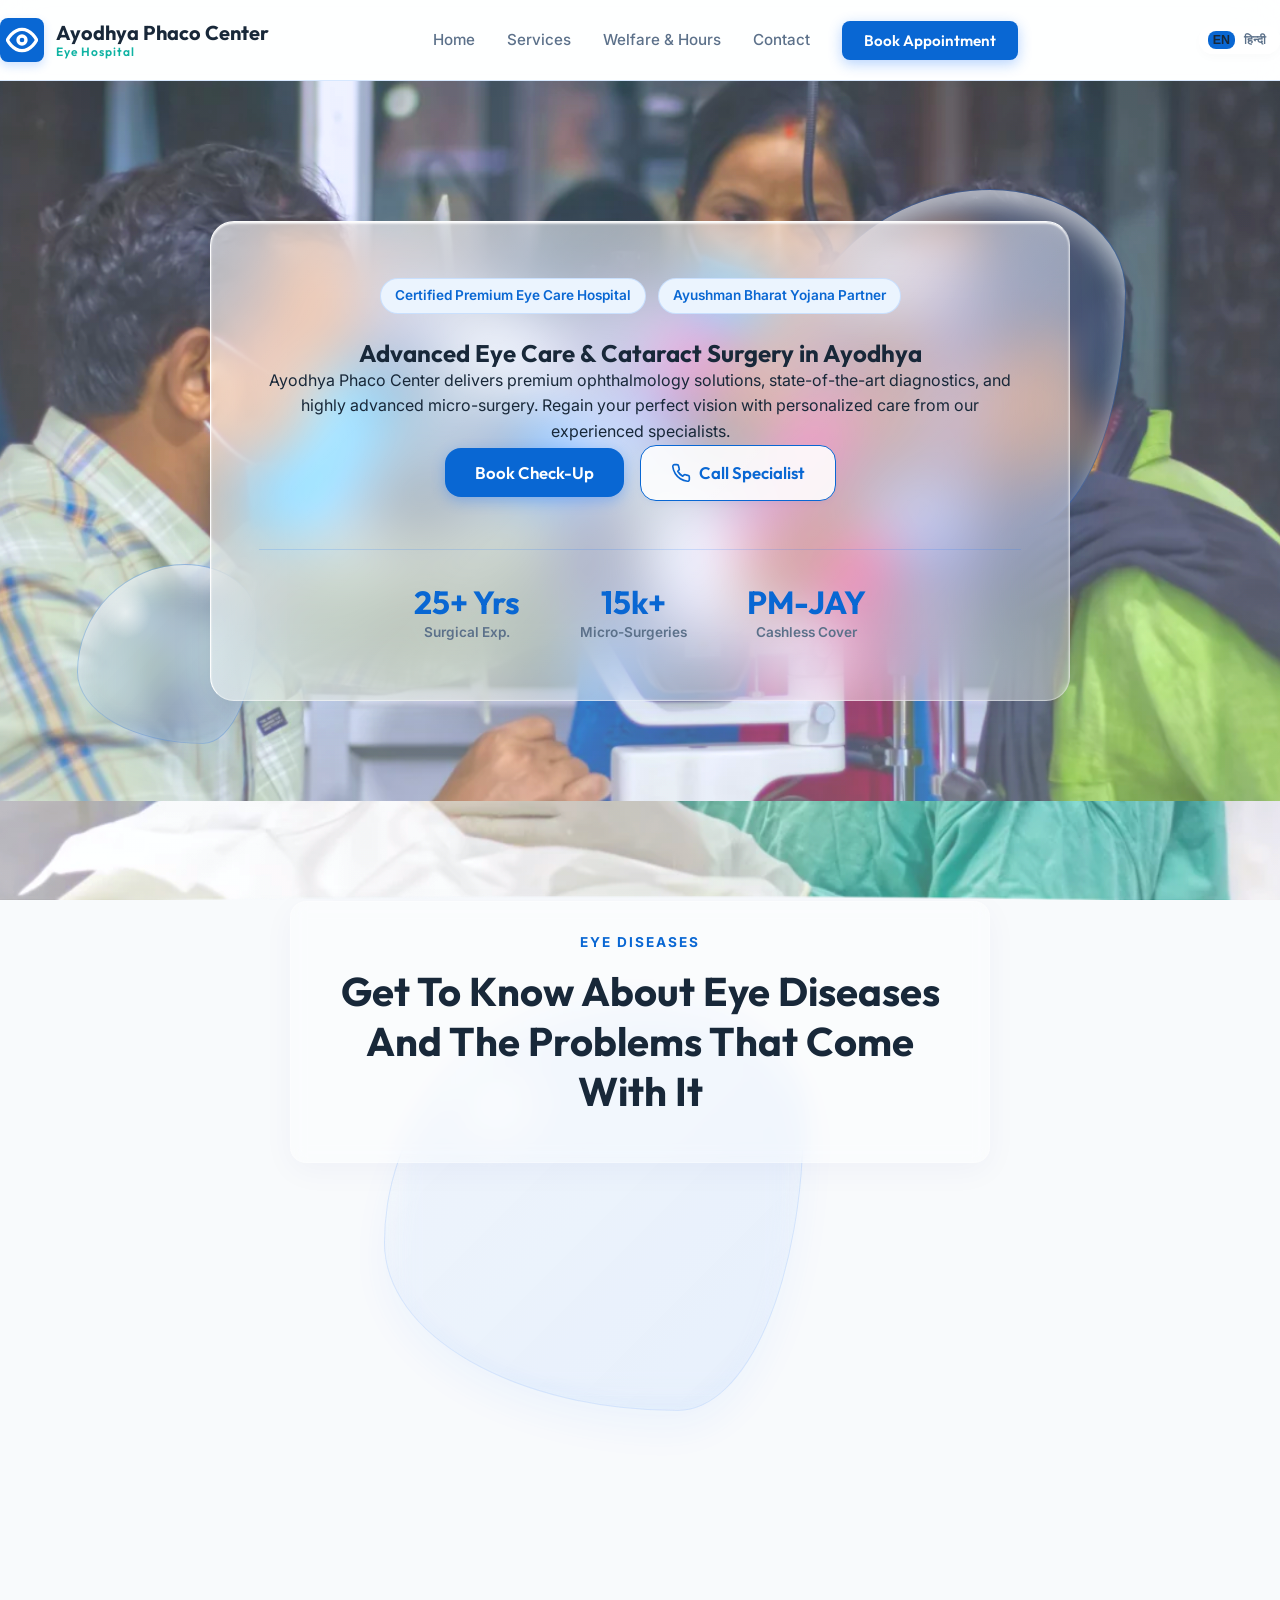
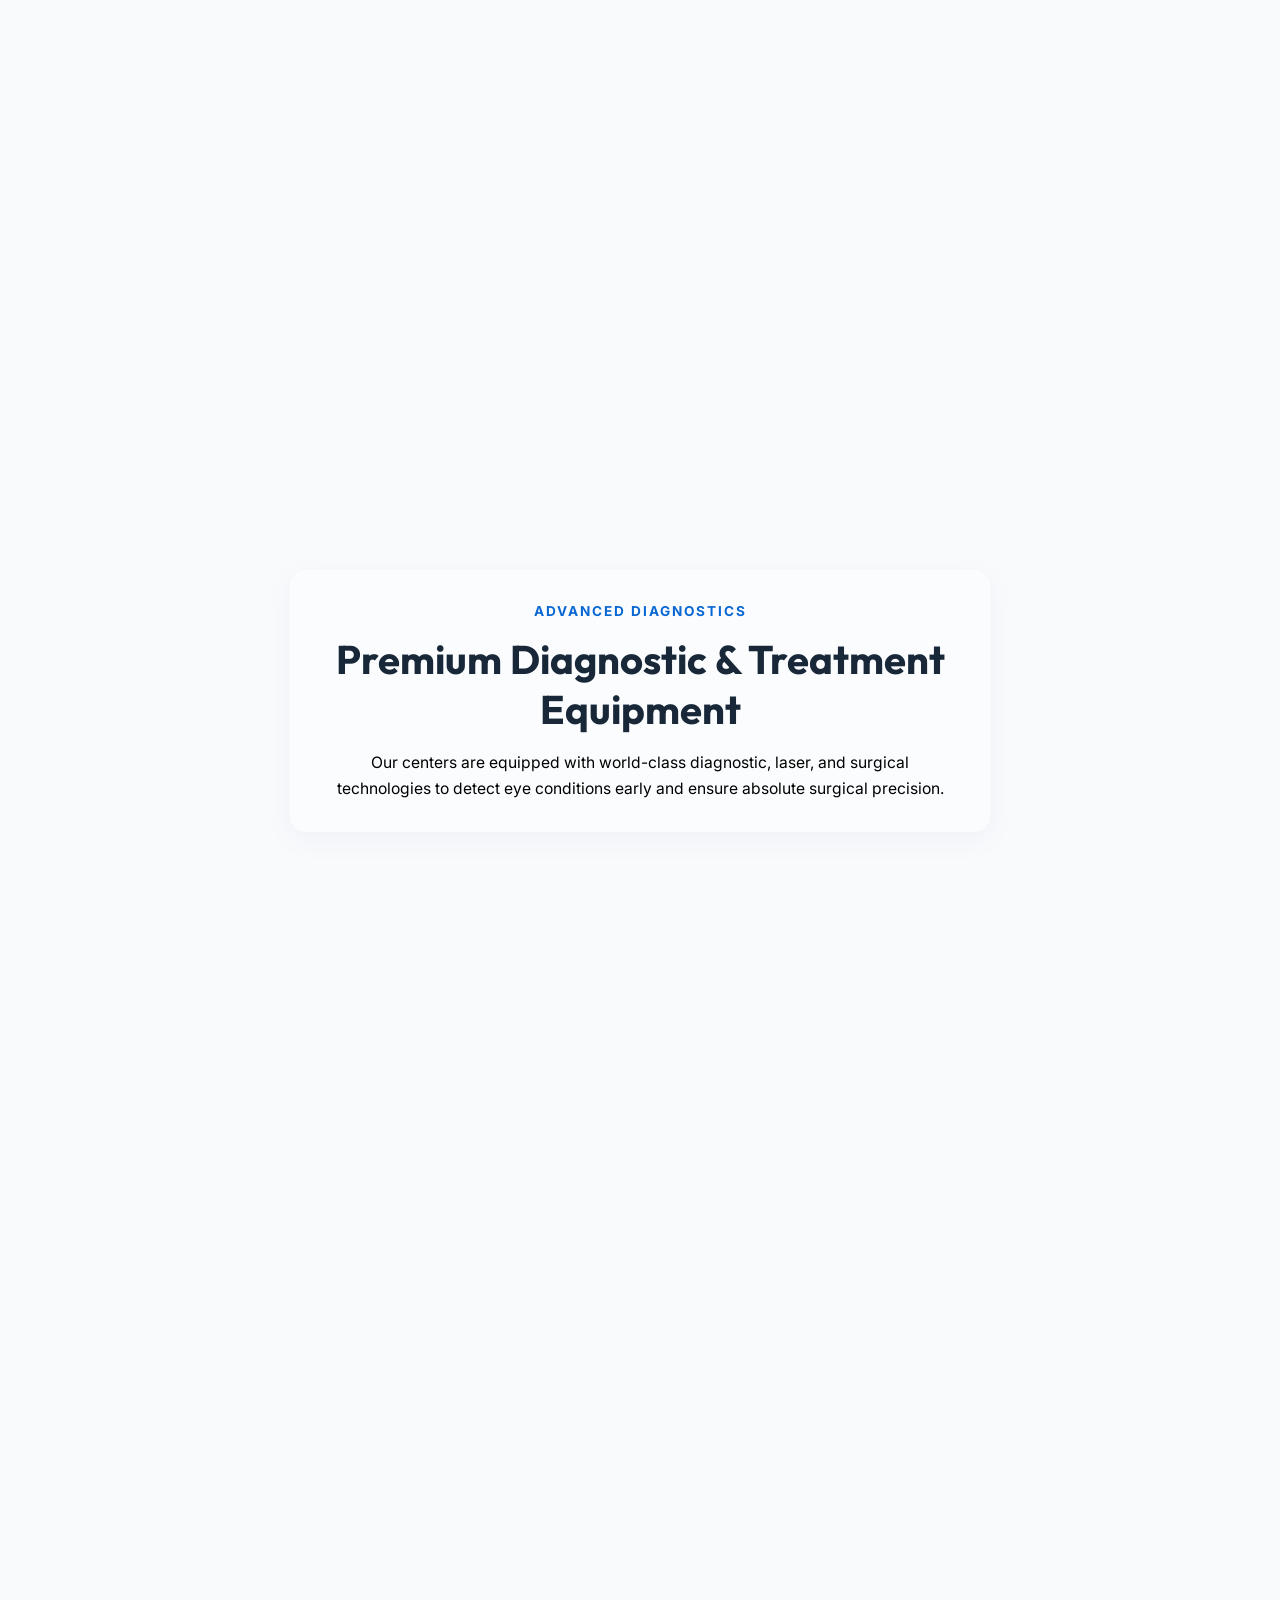
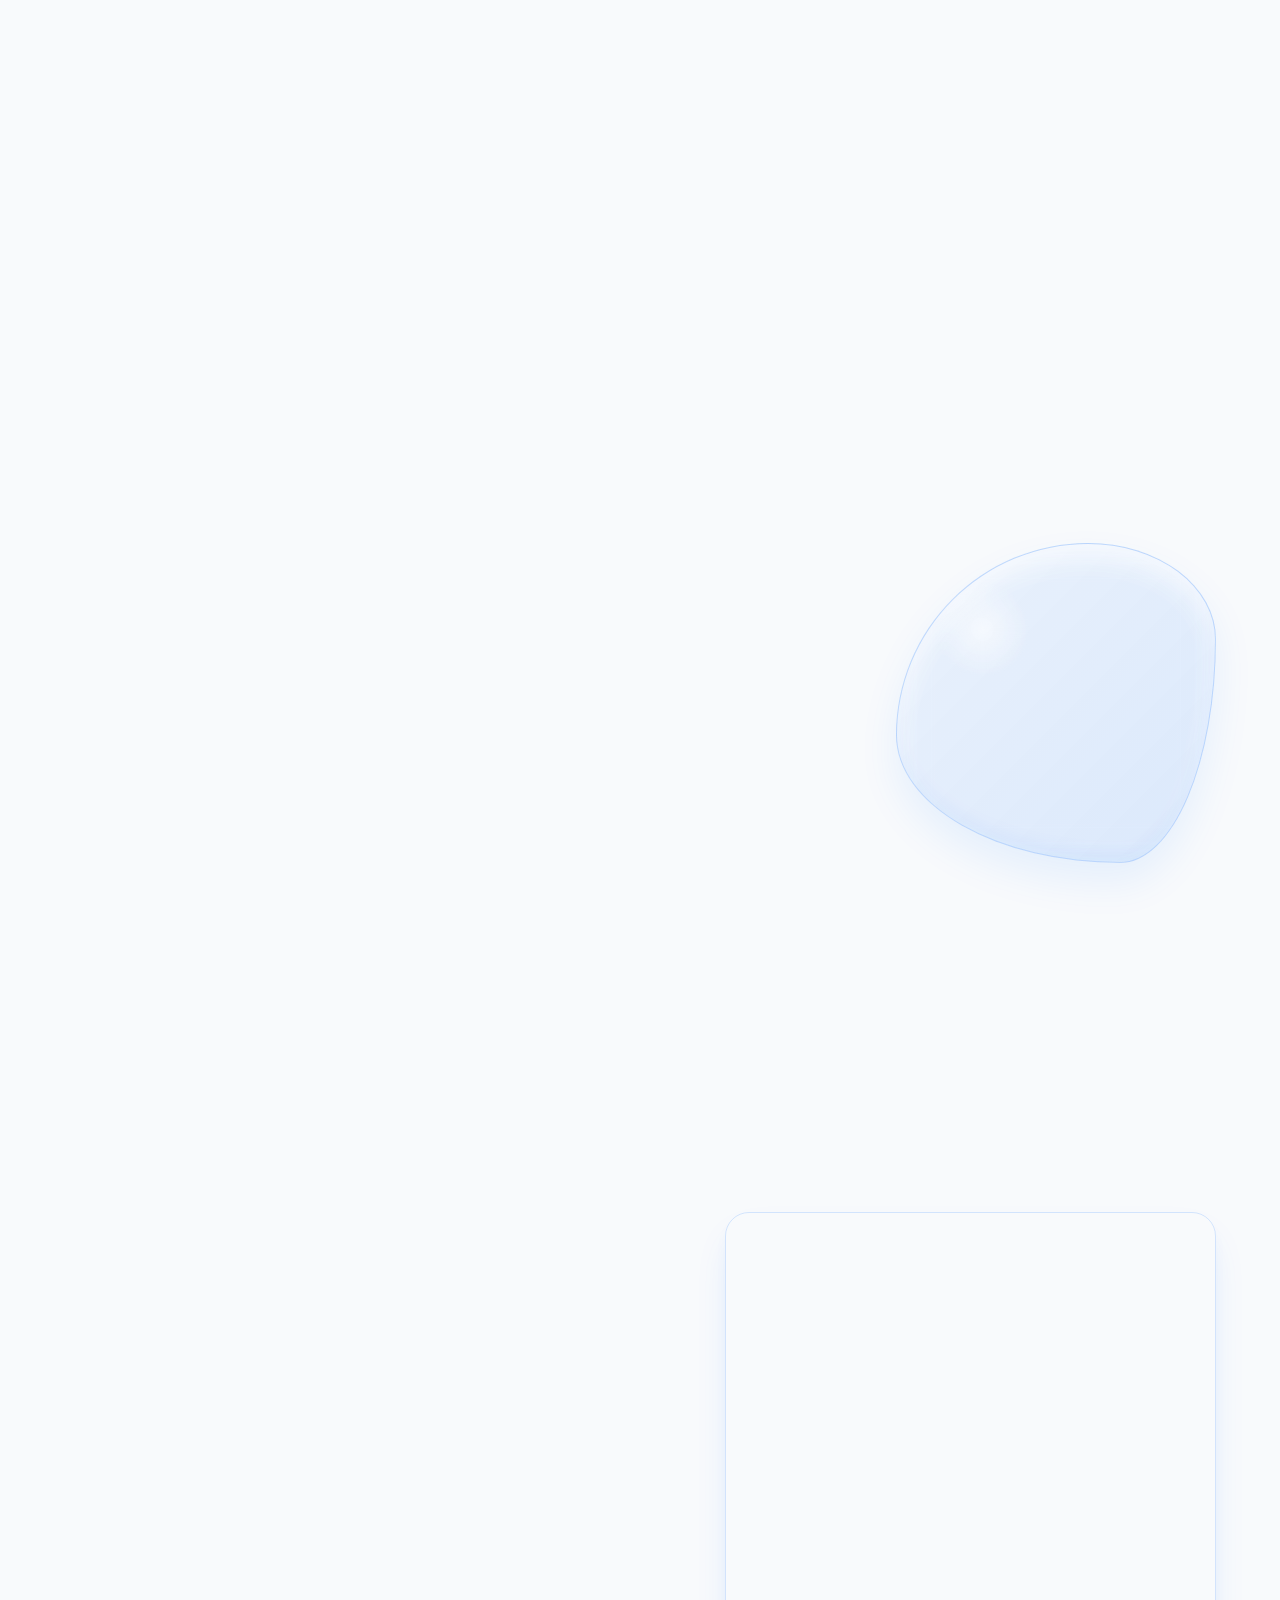
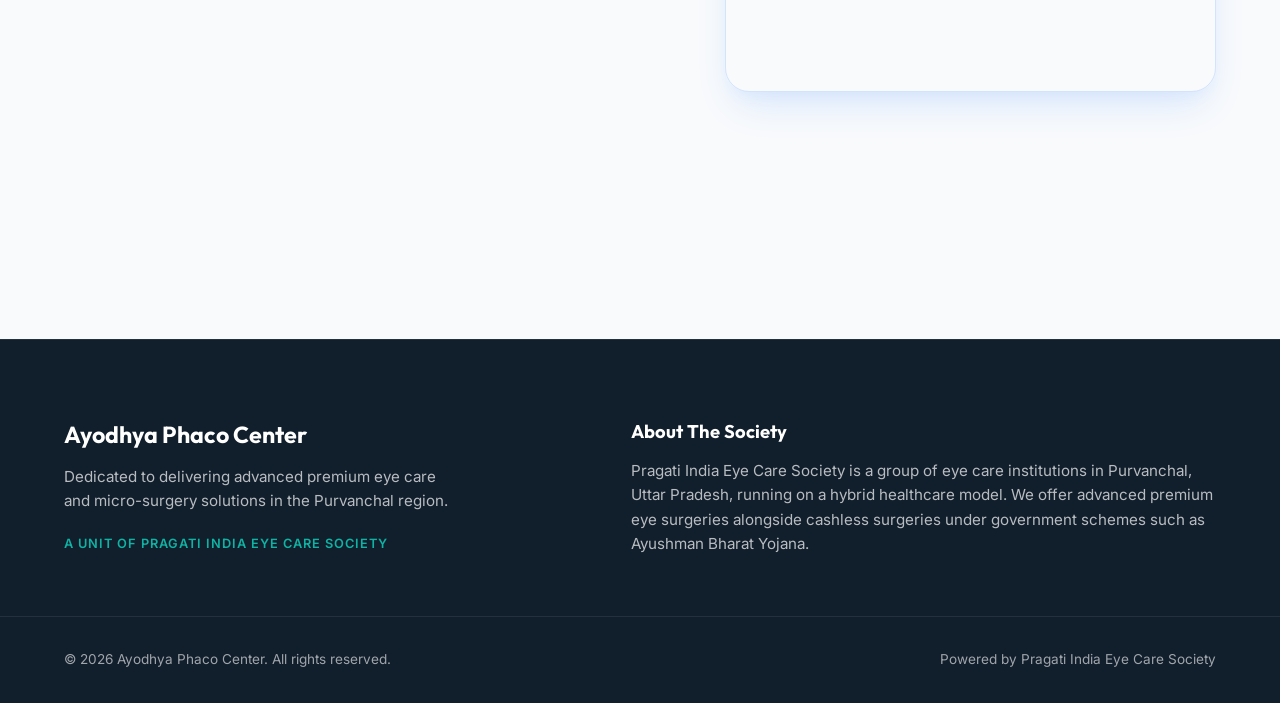
==== index.html @ 0ba03372 "Initial commit of safe version for GitHub" ====
<!DOCTYPE html>
<html lang="en">
<head>
    <meta charset="UTF-8">
    <meta name="viewport" content="width=device-width, initial-scale=1.0">
    <!-- Mobile Device Detection & Redirect -->
    <script>
      (function() {
        var ua = navigator.userAgent || navigator.vendor || window.opera;
        if (/Android|webOS|iPhone|iPad|iPod|BlackBerry|IEMobile|Opera Mini|Mobile|mobile|CriOS/i.test(ua)) {
          window.location.replace('mobile.html');
        }
      })();
    </script>
    

    <!-- Chrome, Firefox OS, Opera & Safari Mobile (Adaptive Light/Dark theme) -->
    <meta name="theme-color" content="#ffffff" media="(prefers-color-scheme: light)">
    <meta name="theme-color" content="#0a182e" media="(prefers-color-scheme: dark)">
    <!-- iOS Safari web-app overrides -->
    <meta name="apple-mobile-web-app-capable" content="yes">
    <meta name="apple-mobile-web-app-status-bar-style" content="black-translucent">
    
    <meta name="description" content="Certified Premium Eye Care & Cataract Surgery in Ayodhya. Free surgeries available under Ayushman Bharat Yojana for eligible patients.">
    <title>Ayodhya Phaco Center – Premium Eye Care & Surgery in Ayodhya</title>
    
    <!-- JSON-LD Structured Data for Search Engines & AI Crawlers -->
    <script type="application/ld+json">
    {
      "@context": "https://schema.org",
      "@type": "MedicalBusiness",
      "name": "Ayodhya Phaco Center",
      "alternateName": "Pragati India Eye Care Society",
      "description": "Premium cataract surgeries, advanced eye diagnostics, and laser treatment services under private care and PM-JAY Ayushman Bharat Yojana cover.",
      "url": "http://ayodhyaphacocenter.org",
      "telephone": "+919415140719",
      "address": {
        "@type": "PostalAddress",
        "streetAddress": "Sabzi Mandi Road Near Asharfi Bhawan",
        "addressLocality": "Ayodhya",
        "addressRegion": "Uttar Pradesh",
        "postalCode": "224123",
        "addressCountry": "IN"
      },
      "openingHoursSpecification": {
        "@type": "OpeningHoursSpecification",
        "dayOfWeek": [
          "Monday",
          "Tuesday",
          "Wednesday",
          "Thursday",
          "Friday",
          "Saturday"
        ],
        "opens": "09:00",
        "closes": "18:00"
      },
      "contactPoint": [
        {
          "@type": "ContactPoint",
          "telephone": "+919415140719",
          "contactType": "Senior Administrator",
          "areaServed": "IN",
          "availableLanguage": ["English", "Hindi"]
        },
        {
          "@type": "ContactPoint",
          "telephone": "+919336466677",
          "contactType": "Primary Inquiry Desk",
          "areaServed": "IN",
          "availableLanguage": ["English", "Hindi"]
        }
      ]
    }
    </script>
    
    <!-- Google Fonts -->
    <link rel="preconnect" href="https://fonts.googleapis.com">
    <link rel="preconnect" href="https://fonts.gstatic.com" crossorigin>
    <link href="https://fonts.googleapis.com/css2?family=Inter:wght@300;400;500;600;700&family=Outfit:wght@400;500;600;700;800&display=swap" rel="stylesheet">
    
    <link rel="preload" href="styles.css?v=20260708" as="style" onload="this.onload=null;this.rel='stylesheet'">
    <noscript><link rel="stylesheet" href="styles.css?v=20260708"></noscript>
</head>
<body>

    <!-- Header Navigation -->
    <header class="main-header">
        <div class="header-container">
            <a href="#" class="logo">
                <div class="logo-icon">
                    <svg viewBox="0 0 24 24" width="32" height="32" fill="none" stroke="currentColor" stroke-width="2.5" stroke-linecap="round" stroke-linejoin="round">
                        <path d="M1 12s4-8 11-8 11 8 11 8-4 8-11 8-11-8-11-8z"></path>
                        <circle cx="12" cy="12" r="3"></circle>
                    </svg>
                </div>
                <div class="logo-text">
                    <span class="brand-title">Ayodhya Phaco Center</span>
                    <span class="brand-tagline" data-translate="brand-tagline">Eye Hospital</span>
                </div>
            </a>
            
            <nav class="nav-links">
                <a href="#hero" data-translate="nav-home">Home</a>
                <a href="#services" data-translate="nav-services">Services</a>
                <a href="#why-us" data-translate="nav-welfare">Welfare & Hours</a>
                <a href="#contact" data-translate="nav-contact">Contact</a>
                <button class="btn btn-primary btn-book-trigger" data-translate="btn-book">Book Appointment</button>
            </nav>

            <div class="lang-switch-wrapper">
                <button class="lang-switch-btn active" id="btnLangEn">EN</button>
                <span class="lang-switch-divider">|</span>
                <button class="lang-switch-btn" id="btnLangHi">हिन्दी</button>
            </div>

            <button class="mobile-nav-toggle" aria-label="Toggle Navigation">
                <span class="bar"></span>
                <span class="bar"></span>
                <span class="bar"></span>
            </button>
        </div>
    </header>

    <!-- Hero Section -->
    <section id="hero" class="hero-section">
        <div class="glass-blob glass-blob-1"></div>
        <div class="glass-blob glass-blob-2"></div>
        <div class="section-container hero-centered">
            <div class="hero-glass-card liquid-glass">
                <div class="hero-badges">
                    <span class="badge" data-translate="hero-badge-1">Certified Premium Eye Care Hospital</span>
                    <span class="badge" data-translate="hero-badge-2">Ayushman Bharat Yojana Partner</span>
                </div>
                <h1 data-translate="hero-title">Advanced Eye Care & Cataract Surgery in Ayodhya</h1>
                <p data-translate="hero-description">Ayodhya Phaco Center delivers premium ophthalmology solutions, state-of-the-art diagnostics, and highly advanced micro-surgery. Regain your perfect vision with personalized care from our experienced specialists.</p>
                
                <div class="hero-actions">
                    <button class="btn btn-primary btn-lg btn-book-trigger" data-translate="btn-book-checkup">Book Check-Up</button>
                    <a href="tel:+919336466677" class="btn btn-secondary btn-lg">
                        <svg viewBox="0 0 24 24" width="20" height="20" fill="none" stroke="currentColor" stroke-width="2" stroke-linecap="round" stroke-linejoin="round">
                            <path d="M22 16.92v3a2 2 0 0 1-2.18 2 19.79 19.79 0 0 1-8.63-3.07 19.5 19.5 0 0 1-6-6 19.79 19.79 0 0 1-3.07-8.67A2 2 0 0 1 4.11 2h3a2 2 0 0 1 2 1.72 12.84 12.84 0 0 0 .7 2.81 2 2 0 0 1-.45 2.11L8.09 9.91a16 16 0 0 0 6 6l1.27-1.27a2 2 0 0 1 2.11-.45 12.84 12.84 0 0 0 2.81.7A2 2 0 0 1 22 16.92z"></path>
                        </svg>
                        <span data-translate="btn-call">Call Specialist</span>
                    </a>
                </div>

                <div class="hero-stats">
                    <div class="stat-item">
                        <h3 data-translate="stat-val-1">25+ Yrs</h3>
                        <p data-translate="stat-lbl-1">Surgical Exp.</p>
                    </div>
                    <div class="stat-item">
                        <h3 data-translate="stat-val-2">15k+</h3>
                        <p data-translate="stat-lbl-2">Micro-Surgeries</p>
                    </div>
                    <div class="stat-item">
                        <h3 data-translate="stat-val-3">PM-JAY</h3>
                        <p data-translate="stat-lbl-3">Cashless Cover</p>
                    </div>
                </div>
            </div>
        </div>
    </section>

    <!-- Services Section -->
    <section id="services" class="services-section">
        <div class="glass-blob glass-blob-3"></div>
        <div class="section-container">
            <div class="section-header">
                <span class="sub-title" data-translate="srv-subtitle">Eye Diseases</span>
                <h2 data-translate="srv-title">Get To Know About Eye Diseases And The Problems That Come With It</h2>
            </div>

            <div class="services-grid">
                <!-- Cataract Card -->
                <div class="service-card liquid-glass">
                    <div class="service-icon">
                        <svg viewBox="0 0 24 24" width="32" height="32" fill="none" stroke="currentColor" stroke-width="2">
                            <circle cx="12" cy="12" r="10"></circle>
                            <circle cx="12" cy="12" r="3" fill="currentColor" fill-opacity="0.3"></circle>
                            <path d="M12 2a15.3 15.3 0 0 1 4 10 15.3 15.3 0 0 1-4 10 15.3 15.3 0 0 1-4-10 15.3 15.3 0 0 1 4-10z"></path>
                        </svg>
                    </div>
                    <h3 data-translate="srv-card-1-title">Cataract</h3>
                    <p data-translate="srv-card-1-desc">A cataract is clouding or opacity of the lens inside the eye. It causes gradual blurring of vision and finally blindness.</p>
                    <button class="btn-text btn-book-trigger"><span data-translate="btn-know-more">KNOW MORE</span> &rarr;</button>
                </div>

                <!-- Glaucoma Card -->
                <div class="service-card liquid-glass">
                    <div class="service-icon">
                        <svg viewBox="0 0 24 24" width="32" height="32" fill="none" stroke="currentColor" stroke-width="2">
                            <path d="M12 22c5.523 0 10-4.477 10-10S17.523 2 12 2 2 6.477 2 12s4.477 10 10 10z"></path>
                            <path d="M12 6v6l4 2"></path>
                        </svg>
                    </div>
                    <h3 data-translate="srv-card-2-title">Glaucoma</h3>
                    <p data-translate="srv-card-2-desc">Glaucoma is a term given to a group of eye conditions in which the optic nerve is damaged leading to loss of visual field.</p>
                    <button class="btn-text btn-book-trigger"><span data-translate="btn-know-more">KNOW MORE</span> &rarr;</button>
                </div>

                <!-- Oculoplasty Card -->
                <div class="service-card liquid-glass">
                    <div class="service-icon">
                        <svg viewBox="0 0 24 24" width="32" height="32" fill="none" stroke="currentColor" stroke-width="2">
                            <path d="M16 21v-2a4 4 0 0 0-4-4H5a4 4 0 0 0-4 4v2"></path>
                            <circle cx="8.5" cy="7" r="4"></circle>
                            <polyline points="17 11 19 13 23 9"></polyline>
                        </svg>
                    </div>
                    <h3 data-translate="srv-card-3-title">Oculoplastic Surgery</h3>
                    <p data-translate="srv-card-3-desc">Oculoplastic surgery, includes a wide variety of surgical procedures that deal with the orbit (eye socket), eyelids, tear ducts, and the face.</p>
                    <button class="btn-text btn-book-trigger"><span data-translate="btn-know-more">KNOW MORE</span> &rarr;</button>
                </div>

                <!-- Squint Card -->
                <div class="service-card liquid-glass">
                    <div class="service-icon">
                        <svg viewBox="0 0 24 24" width="32" height="32" fill="none" stroke="currentColor" stroke-width="2">
                            <circle cx="12" cy="12" r="10"></circle>
                            <path d="M8 12h8"></path>
                            <path d="M12 8v8"></path>
                        </svg>
                    </div>
                    <h3 data-translate="srv-card-4-title">Squint</h3>
                    <p data-translate="srv-card-4-desc">Squint is a condition where the eyes point in different directions. One eye may turn inwards, outwards, upwards or downwards while the other eye may look differently.</p>
                    <button class="btn-text btn-book-trigger"><span data-translate="btn-know-more">KNOW MORE</span> &rarr;</button>
                </div>

                <!-- Diabetic Retinopathy Card -->
                <div class="service-card liquid-glass">
                    <div class="service-icon">
                        <svg viewBox="0 0 24 24" width="32" height="32" fill="none" stroke="currentColor" stroke-width="2">
                            <path d="M12 2v20M17 5H9.5a3.5 3.5 0 0 0 0 7h5a3.5 3.5 0 0 1 0 7H6"></path>
                        </svg>
                    </div>
                    <h3 data-translate="srv-card-5-title">Diabetic Retinopathy</h3>
                    <p data-translate="srv-card-5-desc">Diabetic retinopathy is a complication of diabetes and causes damage to the retina (Microangiopathy).</p>
                    <button class="btn-text btn-book-trigger"><span data-translate="btn-know-more">KNOW MORE</span> &rarr;</button>
                </div>

                <!-- Refractive Error Card -->
                <div class="service-card liquid-glass">
                    <div class="service-icon">
                        <svg viewBox="0 0 24 24" width="32" height="32" fill="none" stroke="currentColor" stroke-width="2">
                            <rect x="2" y="7" width="20" height="10" rx="2" ry="2"></rect>
                            <circle cx="7" cy="12" r="3"></circle>
                            <circle cx="17" cy="12" r="3"></circle>
                            <path d="M10 12h4"></path>
                        </svg>
                    </div>
                    <h3 data-translate="srv-card-6-title">Optical Services</h3>
                    <p data-translate="srv-card-6-desc">Precision computerized vision testing to resolve near-sightedness, far-sightedness, astigmatism, and custom optical prescriptions.</p>
                    <button class="btn-text btn-book-trigger"><span data-translate="btn-know-more">KNOW MORE</span> &rarr;</button>
                </div>
            </div>
        </div>
    </section>

    <!-- Diagnostics & Advanced Technology Section -->
    <section id="diagnostics" class="services-section">
        <div class="section-container">
            <div class="section-header">
                <span class="sub-title" data-translate="tech-subtitle">Advanced Diagnostics</span>
                <h2 data-translate="tech-title">Premium Diagnostic & Treatment Equipment</h2>
                <p data-translate="tech-desc" style="max-width: 650px; margin: 12px auto 0; color: #000000; font-size: 0.98rem; line-height: 1.6;">Our centers are equipped with world-class diagnostic, laser, and surgical technologies to detect eye conditions early and ensure absolute surgical precision.</p>
            </div>

            <div class="services-grid">
                <!-- Fundus Camera Card -->
                <div class="service-card liquid-glass">
                    <div class="service-icon" style="color: var(--primary);">
                        <svg viewBox="0 0 24 24" width="32" height="32" fill="none" stroke="currentColor" stroke-width="2">
                            <path d="M23 19a2 2 0 0 1-2 2H3a2 2 0 0 1-2-2V8a2 2 0 0 1 2-2h4l2-3h6l2 3h4a2 2 0 0 1 2 2z"></path>
                            <circle cx="12" cy="13" r="4"></circle>
                        </svg>
                    </div>
                    <h3 data-translate="tech-fundus-title">Retinal Fundus Camera</h3>
                    <p data-translate="tech-fundus-desc">Painless high-resolution imaging of the retina at the back of the eye. Enables early detection of diabetic retinopathy and glaucoma.</p>
                </div>

                <!-- Auto Perimeter Card -->
                <div class="service-card liquid-glass">
                    <div class="service-icon" style="color: var(--primary);">
                        <svg viewBox="0 0 24 24" width="32" height="32" fill="none" stroke="currentColor" stroke-width="2">
                            <circle cx="12" cy="12" r="10"></circle>
                            <path d="M12 2v2M12 20v2M2 12h2M20 12h2M12 8a4 4 0 1 0 0 8 4 4 0 0 0 0-8z"></path>
                        </svg>
                    </div>
                    <h3 data-translate="tech-perimeter-title">Visual Field Auto Perimeter</h3>
                    <p data-translate="tech-perimeter-desc">Precise computerized visual field testing to map peripheral vision. Critical for early screening of glaucoma and optic nerve damage.</p>
                </div>

                <!-- Green Laser Card -->
                <div class="service-card liquid-glass">
                    <div class="service-icon" style="color: var(--primary);">
                        <svg viewBox="0 0 24 24" width="32" height="32" fill="none" stroke="currentColor" stroke-width="2">
                            <line x1="5" y1="9" x2="19" y2="9"></line>
                            <line x1="5" y1="15" x2="19" y2="15"></line>
                            <line x1="9" y1="5" x2="9" y2="19"></line>
                            <line x1="15" y1="5" x2="15" y2="19"></line>
                        </svg>
                    </div>
                    <h3 data-translate="tech-laser-title">Retinal Green Laser</h3>
                    <p data-translate="tech-laser-desc">Advanced, non-invasive photocoagulation laser treatment. Used to seal retinal tears and treat diabetic eye diseases.</p>
                </div>

                <!-- B-Scan Ultrasound Card -->
                <div class="service-card liquid-glass">
                    <div class="service-icon" style="color: var(--primary);">
                        <svg viewBox="0 0 24 24" width="32" height="32" fill="none" stroke="currentColor" stroke-width="2">
                            <path d="M2 12h20M12 2v20M5 5l14 14M19 5L5 19"></path>
                        </svg>
                    </div>
                    <h3 data-translate="tech-bscan-title">B-Scan Ophthalmic Ultrasound</h3>
                    <p data-translate="tech-bscan-desc">High-frequency sound wave imaging to visualize internal structures of the eye, vital when mature cataracts block direct visibility.</p>
                </div>

                <!-- Zeiss Microscope Card -->
                <div class="service-card liquid-glass">
                    <div class="service-icon" style="color: var(--primary);">
                        <svg viewBox="0 0 24 24" width="32" height="32" fill="none" stroke="currentColor" stroke-width="2">
                            <rect x="2" y="4" width="20" height="16" rx="2" ry="2"></rect>
                            <circle cx="12" cy="12" r="4"></circle>
                        </svg>
                    </div>
                    <h3 data-translate="tech-zeiss-title">Zeiss Surgical Microscope</h3>
                    <p data-translate="tech-zeiss-desc">World-class precision optics offering maximum visual clarity during high-accuracy micro-surgical cataract procedures.</p>
                </div>

                <!-- Non-Contact Tonometer Card -->
                <div class="service-card liquid-glass">
                    <div class="service-icon" style="color: var(--primary);">
                        <svg viewBox="0 0 24 24" width="32" height="32" fill="none" stroke="currentColor" stroke-width="2">
                            <circle cx="12" cy="12" r="10"></circle>
                            <path d="M12 8v8M8 12h8"></path>
                        </svg>
                    </div>
                    <h3 data-translate="tech-tonometer-title">Non-Contact Tonometer</h3>
                    <p data-translate="tech-tonometer-desc">Quick, pain-free air-puff technology to measure intraocular eye pressure for glaucoma screening without touching the eye.</p>
                </div>
            </div>
        </div>
    </section>


    <!-- Why Choose Us & Welfare Schemes Section -->
    <section id="why-us" class="why-us-section">
        <div class="glass-blob glass-blob-4"></div>
        <div class="section-container why-us-grid">
            <div class="why-us-card liquid-glass">
                <span class="sub-title" data-translate="welf-subtitle">Premium Services & Government Welfare</span>
                <h2 data-translate="welf-title">High-Precision Eye Care with Cashless Welfare Cover</h2>
                <p data-translate="welf-desc">We combine high-precision private diagnostic care and premium lens implant options with a commitment to public welfare. Eligible families receive cashless, completely free surgeries under government initiatives.</p>
                
                <div class="features-list">
                    <div class="feature-item">
                        <div class="feature-icon">
                            <svg viewBox="0 0 24 24" width="24" height="24" fill="none" stroke="currentColor" stroke-width="2.5">
                                <polyline points="20 6 9 17 4 12"></polyline>
                            </svg>
                        </div>
                        <div>
                            <h4 data-translate="welf-feat-1-title">Ayushman Bharat Cashless Cover</h4>
                            <p data-translate="welf-feat-1-desc">Comprehensive diagnostics, micro-surgical eye treatments, and follow-up care covered 100% free of cost for eligible PM-JAY cardholders.</p>
                        </div>
                    </div>

                    <div class="feature-item">
                        <div class="feature-icon">
                            <svg viewBox="0 0 24 24" width="24" height="24" fill="none" stroke="currentColor" stroke-width="2.5">
                                <polyline points="20 6 9 17 4 12"></polyline>
                            </svg>
                        </div>
                        <div>
                            <h4 data-translate="welf-feat-2-title">Advanced Premium Surgical Implants</h4>
                            <p data-translate="welf-feat-2-desc">Specialized premium lens implant options (Toric, Multifocal) and computer-assisted diagnostics for patients seeking ultimate post-op visual clarity.</p>
                        </div>
                    </div>

                    <div class="feature-item">
                        <div class="feature-icon">
                            <svg viewBox="0 0 24 24" width="24" height="24" fill="none" stroke="currentColor" stroke-width="2.5">
                                <polyline points="20 6 9 17 4 12"></polyline>
                            </svg>
                        </div>
                        <div>
                            <h4 data-translate="welf-feat-3-title">World Class Healthcare Standards</h4>
                            <p data-translate="welf-feat-3-desc">Sterile ophthalmic surgical theaters, premium diagnostics suite, and fully air-conditioned comfort.</p>
                        </div>
                    </div>
                </div>
            </div>

            <div class="working-hours-card liquid-glass">
                <h3 data-translate="hours-title">Our Working Hours</h3>
                <p class="hours-tagline" data-translate="hours-tagline">Providing uninterrupted emergency & regular consultations</p>
                
                <table class="hours-table">
                    <tr>
                        <td><strong data-translate="day-mon">Monday</strong></td>
                        <td class="text-right" data-translate="time-standard">9:00 AM - 6:00 PM</td>
                    </tr>
                    <tr>
                        <td><strong data-translate="day-tue">Tuesday</strong></td>
                        <td class="text-right" data-translate="time-standard">9:00 AM - 6:00 PM</td>
                    </tr>
                    <tr>
                        <td><strong data-translate="day-wed">Wednesday</strong></td>
                        <td class="text-right" data-translate="time-standard">9:00 AM - 6:00 PM</td>
                    </tr>
                    <tr>
                        <td><strong data-translate="day-thu">Thursday</strong></td>
                        <td class="text-right" data-translate="time-standard">9:00 AM - 6:00 PM</td>
                    </tr>
                    <tr>
                        <td><strong data-translate="day-fri">Friday</strong></td>
                        <td class="text-right" data-translate="time-standard">9:00 AM - 6:00 PM</td>
                    </tr>
                    <tr>
                        <td><strong data-translate="day-sat">Saturday</strong></td>
                        <td class="text-right" data-translate="time-standard">9:00 AM - 6:00 PM</td>
                    </tr>
                    <tr class="closed-row">
                        <td><strong data-translate="day-sun">Sunday</strong></td>
                        <td class="text-right" data-translate="time-sun">Closed (Emergency Only)</td>
                    </tr>
                </table>
                
                <div class="note-box">
                    <p data-translate="hours-note"><strong>Note:</strong> Closed on festive holidays. Please call ahead to confirm holiday schedules.</p>
                </div>
            </div>
        </div>
    </section>

    <!-- Call to Action & Map Section -->
    <section id="contact" class="contact-section">
        <div class="section-container">
            <div class="contact-grid">
                <div class="contact-info-card liquid-glass">
                    <h2 data-translate="contact-title">Reach Our Centers Directly</h2>
                    <p data-translate="contact-desc">If you have questions, need diagnostic reports, or want to make inquiries, feel free to call our hotlines or visit the center directly.</p>
                    
                    <div class="payment-warning-inline" data-translate="contact-warning">
                        <strong>⚠️ Notice / आवश्यक सूचना:</strong> We never ask for online payments. All transactions are handled physically at the hospital premises to authorized staff only. हम कभी भी ऑनलाइन भुगतान नहीं मांगते हैं। सभी लेनदेन केवल अस्पताल परिसर में अधिकृत कर्मचारी को ही नकद/भौतिक रूप से किए जाने चाहिए।
                    </div>
                    
                    <div class="call-options">
                        <a href="tel:+919336466677" class="call-card">
                            <span class="call-number">9336466677</span>
                            <span class="call-label" data-translate="desk-inquiry">Primary Inquiry Desk</span>
                        </a>
                        <a href="tel:+919415140719" class="call-card">
                            <span class="call-number">9415140719</span>
                            <span class="call-label" data-translate="desk-admin">Senior Administrator</span>
                        </a>
                    </div>

                    <div class="address-box">
                        <div class="address-icon">
                            <svg viewBox="0 0 24 24" width="24" height="24" fill="none" stroke="currentColor" stroke-width="2">
                                <path d="M12 2C8.13 2 5 5.13 5 9c0 5.25 7 13 7 13s7-7.75 7-13c0-3.87-3.13-7-7-7z"></path>
                                <circle cx="12" cy="9" r="2"></circle>
                            </svg>
                        </div>
                        <div>
                            <h4 data-translate="addr-title">Location Address</h4>
                            <p data-translate="addr-desc">Sabzi Mandi Road Near Asharfi Bhawan,<br>Ayodhya, Uttar Pradesh - 224123</p>
                            <a href="https://www.google.com/maps/place/Ayodhya+Phaco+Center+Eye+Hospital/@26.8010855,82.1965801,17z/data=!3m1!4b1!4m5!3m4!1s0x399a079147c54653:0xb3d1494999a96d81!8m2!3d26.8010855!4d82.1987688" 
                               target="_blank" rel="noopener noreferrer" class="btn btn-primary" style="margin-top: 16px;">
                               <svg viewBox="0 0 24 24" width="18" height="18" fill="none" stroke="currentColor" stroke-width="2" style="margin-right: 6px;">
                                   <polygon points="3 11 22 2 13 21 11 13 3 11"></polygon>
                               </svg>
                               <span data-translate="btn-directions">Open in Google Maps</span>
                            </a>
                        </div>
                    </div>
                </div>

                <div class="map-wrapper">
                    <!-- Google Map Iframe -->
                    <iframe src="https://www.google.com/maps/embed?pb=!1m18!1m12!1m3!1d3561.2211696825348!2d82.19658011546966!3d26.801085471337707!2m3!1f0!2f0!3f0!3m2!1i1024!2i768!4f13.1!3m3!1m2!1s0x399a079147c54653%3A0xb3d1494999a96d81!2sAyodhya%20Phaco%20Center%20Eye%20Hospital!5e0!3m2!1sen!2sin!4v1634572251562!5m2!1sen!2sin" 
                            width="100%" height="100%" style="border:0;" allowfullscreen="" loading="lazy" aria-label="Ayodhya Phaco Center location map"></iframe>
                </div>
            </div>
        </div>
    </section>

    <!-- Footer -->
    <footer class="main-footer">
        <div class="section-container footer-grid">
            <div class="footer-brand">
                <h3>Ayodhya Phaco Center</h3>
                <p>Dedicated to delivering advanced premium eye care and micro-surgery solutions in the Purvanchal region.</p>
                <span class="sub-unit">A Unit of Pragati India Eye Care Society</span>
            </div>
            
            <div class="footer-desc">
                <h4>About The Society</h4>
                <p>Pragati India Eye Care Society is a group of eye care institutions in Purvanchal, Uttar Pradesh, running on a hybrid healthcare model. We offer advanced premium eye surgeries alongside cashless surgeries under government schemes such as Ayushman Bharat Yojana.</p>
            </div>
        </div>
        <div class="footer-bottom">
            <div class="section-container footer-bottom-flex">
                <p>&copy; 2026 Ayodhya Phaco Center. All rights reserved.</p>
                <p class="credit">Powered by Pragati India Eye Care Society</p>
            </div>
        </div>
    </footer>

    <!-- Interactive Appointment Modal -->
    <div class="booking-modal" id="bookingModal" aria-hidden="true" role="dialog">
        <div class="modal-overlay"></div>
        <div class="modal-content liquid-glass">
            <button class="modal-close" aria-label="Close booking form">&times;</button>
            <div class="modal-header">
                <h3 data-translate="modal-title">Book Eye Examination</h3>
            </div>
            
            <div class="payment-warning-box" data-translate="modal-warning">
                <strong style="margin-bottom: 2px;">⚠️ Manual Booking & No Online Payments</strong>
                <p style="margin-bottom: 4px; font-size: 0.78rem;">Appointments are scheduled manually; this form submits an inquiry. We never ask for online payments—all official fees must be paid in-person at the hospital counter to authorized staff only.</p>
                <p class="hindi-text" style="font-size: 0.75rem; color: #dc3545;"><strong>सुरक्षा सूचना:</strong> बुकिंग मैन्युअल है। ऑनलाइन कोई भुगतान न करें—सभी शुल्क केवल अस्पताल परिसर में सीधे काउंटर पर दें।</p>
            </div>
            
            <form class="booking-form" id="bookingForm">
                <div class="form-group">
                    <label for="patientName" data-translate="lbl-name">Patient Full Name*</label>
                    <input type="text" id="patientName" required placeholder="Enter full name" data-translate-placeholder="plh-name">
                </div>

                <div class="form-row">
                    <div class="form-group">
                        <label for="patientPhone" data-translate="lbl-phone">Phone Number*</label>
                        <input type="tel" id="patientPhone" required placeholder="10-digit mobile number" pattern="[0-9]{10}" data-translate-placeholder="plh-phone">
                    </div>
                    <div class="form-group">
                        <label for="preferredDate" data-translate="lbl-date">Preferred Date*</label>
                        <input type="date" id="preferredDate" required>
                    </div>
                </div>
                <div class="form-group">
                    <label for="eyeService" data-translate="lbl-service">Eye Issue / Select Service (आँख की समस्या/चयन करें)</label>
                    <select id="eyeService">
                        <option value="cataract">Cataract (मोतियाबिंद)</option>
                        <option value="glaucoma">Glaucoma (काला मोतिया)</option>
                        <option value="blurry_vision">Blurry Vision / Specs Checkup (धुंधला दिखना / चश्मा जांच)</option>
                        <option value="eye_pain_redness">Redness, Pain or Infection (लाली, दर्द या संक्रमण)</option>
                        <option value="watering_dryness">Watering or Dry Eyes (आँखों से पानी आना या सूखापन)</option>
                        <option value="squint_double_vision">Squint or Double Vision (भेंगापन या दोहरी दृष्टि)</option>
                        <option value="diabetic_retina">Diabetic Retina Checkup (मधुमेह नेत्र रोग जांच)</option>
                        <option value="eyelid_swelling">Eyelid Swelling or Lid Issues (पलक की सूजन या समस्या)</option>
                        <option value="child_eye_care">Child Eye Care (बच्चों की आँख की जांच)</option>
                        <option value="other_query">General Checkup / Other Query (सामान्य जांच / अन्य प्रश्न)</option>
                    </select>
                </div>
                <div class="form-group">
                    <label for="patientMessage" data-translate="lbl-message">Describe your symptoms (Optional)</label>
                    <textarea id="patientMessage" rows="3" placeholder="Explain any vision problems, blurring, etc." data-translate-placeholder="plh-message"></textarea>
                </div>
                <button type="submit" class="btn btn-primary btn-block" data-translate="btn-confirm-booking">Confirm Appointment Request</button>
            </form>
            <div class="success-message" id="successMessage" style="display: none;">
                <div class="success-icon">
                    <svg viewBox="0 0 24 24" width="48" height="48" fill="none" stroke="currentColor" stroke-width="2">
                        <circle cx="12" cy="12" r="10"></circle>
                        <polyline points="22 4 12 14.01 9 11.01"></polyline>
                    </svg>
                </div>
                <h3 data-translate="success-title">Request Submitted!</h3>
                <p data-translate="success-desc">We've received your appointment request.</p>
                <p style="background: rgba(220,53,69,0.08); border-left: 3px solid #dc3545; padding: 10px 14px; border-radius: 6px; font-size: 0.88rem; color: #c0392b; margin: 12px 0; text-align: left;">
                  <strong>⚠️ Please Note:</strong> Submitting this form does <strong>not</strong> confirm your appointment. Our team will contact you to verify and schedule your visit.<br><br>
                  <span class="hindi-text"><strong>⚠️ कृपया ध्यान दें:</strong> यह फ़ॉर्म भरने से अपॉइंटमेंट की पुष्टि <strong>नहीं</strong> होती। हमारी टीम आपसे संपर्क करके आपकी विजिट तय करेगी।</span>
                </p>
                <button class="btn btn-secondary btn-block modal-close-success" data-translate="btn-close-window">Close Window</button>
            </div>
        </div>
    </div>


    <!-- JavaScript file -->
    <script src="app.js?v=20260708"></script>
</body>
</html>
---- styles.css ----
/* --- Core Variables & Design Tokens --- */
:root {
    --font-heading: 'Outfit', sans-serif;
    --font-body: 'Inter', sans-serif;
    
    /* Premium High-Contrast White & Blue Theme */
    --primary: HSL(212, 92%, 43%);        /* Vibrant Medical Blue */
    --primary-hover: HSL(212, 92%, 35%);
    --primary-light: HSL(212, 92%, 96%);
    
    --accent: HSL(174, 85%, 38%);         /* Medical Teal */
    --accent-hover: HSL(174, 85%, 30%);
    --accent-light: HSL(174, 85%, 95%);
    
    --bg-main: HSL(210, 36%, 98%);        /* Slate White Tint */
    --bg-card: rgba(255, 255, 255, 0.88); /* Frosted Pure White Glass */
    --bg-dark: HSL(212, 45%, 12%);        /* Deep Premium Navy for footer */
    
    --text-main: HSL(212, 40%, 16%);      /* Readable Deep Charcoal - High Contrast */
    --text-muted: HSL(212, 20%, 45%);     /* Muted Charcoal for low-vision readability */
    --text-light: HSL(0, 0%, 100%);       /* White (for headers on dark cards or primary buttons) */
    
    --border-color: rgba(13, 110, 253, 0.16); /* Clean soft blue border */
    --success: HSL(145, 80%, 40%);
    --danger: HSL(350, 80%, 50%);
    
    --radius-sm: 8px;
    --radius-md: 16px;
    --radius-lg: 24px;
    --radius-full: 9999px;
    
    --shadow-sm: 0 4px 6px -1px rgba(13, 110, 253, 0.04), 0 2px 4px -1px rgba(13, 110, 253, 0.02);
    --shadow-md: 0 12px 24px -8px rgba(13, 110, 253, 0.08), 0 4px 6px -2px rgba(13, 110, 253, 0.04);
    --shadow-lg: 0 20px 40px -12px rgba(13, 110, 253, 0.15), 0 8px 16px -4px rgba(13, 110, 253, 0.05);
    
    --transition: all 0.3s cubic-bezier(0.4, 0, 0.2, 1);
}

/* --- Base Styles --- */
.liquid-glass {
    position: relative;
    overflow: hidden;
    /* Frosted milk-glass gradient: more white on top-left, slightly more glassy transparency */
    background: linear-gradient(135deg, rgba(255, 255, 255, 0.62) 0%, rgba(255, 255, 255, 0.36) 100%) !important;
    backdrop-filter: blur(32px) saturate(180%) !important;
    -webkit-backdrop-filter: blur(32px) saturate(180%) !important;
    
    /* Crystal-clear glossy bevel borders */
    border-top: 1.8px solid rgba(255, 255, 255, 0.95) !important;
    border-left: 1.8px solid rgba(255, 255, 255, 0.95) !important;
    border-bottom: 1.2px solid rgba(255, 255, 255, 0.35) !important;
    border-right: 1.2px solid rgba(255, 255, 255, 0.35) !important;
    
    /* Premium 3D shadow depth and internal rim highlight */
    box-shadow: 
        0 4px 30px rgba(0, 0, 0, 0.02), 
        0 20px 50px rgba(13, 110, 253, 0.05), 
        inset 0 1.5px 2px rgba(255, 255, 255, 0.95) !important;
    
    transition: all 0.4s cubic-bezier(0.4, 0, 0.2, 1) !important;
}

/* Glass shine reflective light sweep */
.liquid-glass::before {
    content: '';
    position: absolute;
    top: 0;
    left: -150%;
    width: 60%;
    height: 100%;
    background: linear-gradient(
        to right, 
        rgba(255, 255, 255, 0) 0%, 
        rgba(255, 255, 255, 0.25) 50%, 
        rgba(255, 255, 255, 0) 100%
    );
    transform: skewX(-25deg);
    transition: all 0.75s cubic-bezier(0.4, 0, 0.2, 1);
    pointer-events: none;
    z-index: 1;
}

.liquid-glass:hover::before {
    left: 150%;
}

.liquid-glass:hover {
    transform: translateY(-6px) !important;
    background: linear-gradient(135deg, rgba(255, 255, 255, 0.74) 0%, rgba(255, 255, 255, 0.46) 100%) !important;
    border-top: 1.8px solid rgba(255, 255, 255, 1) !important;
    border-left: 1.8px solid rgba(255, 255, 255, 1) !important;
    box-shadow: 
        0 8px 40px rgba(0, 0, 0, 0.04), 
        0 30px 70px rgba(13, 110, 253, 0.1) , 
        inset 0 1.5px 2px rgba(255, 255, 255, 0.95) !important;
}

* {
    box-sizing: border-box;
    margin: 0;
    padding: 0;
}

html {
    scroll-behavior: smooth;
    font-size: 16px;
}

body {
    font-family: var(--font-body);
    background-color: var(--bg-main);
    color: var(--text-main);
    line-height: 1.6;
    -webkit-font-smoothing: antialiased;
}

h1, h2, h3, h4 {
    font-family: var(--font-heading);
    font-weight: 700;
    line-height: 1.25;
    color: var(--text-main);
}

a {
    color: inherit;
    text-decoration: none;
    transition: var(--transition);
}

/* --- Reusable Components & Layout --- */
.section-container {
    width: 100%;
    max-width: 1200px;
    margin: 0 auto;
    padding: 0 24px;
    position: relative;
    z-index: 2;
}

/* Buttons - High Legibility */
.btn {
    display: inline-flex;
    align-items: center;
    justify-content: center;
    gap: 8px;
    padding: 10px 22px;
    font-family: var(--font-heading);
    font-weight: 600;
    font-size: 0.95rem;
    border-radius: var(--radius-sm);
    border: none;
    cursor: pointer;
    transition: var(--transition);
}

.btn-primary {
    background-color: var(--primary);
    color: var(--text-light);
    box-shadow: 0 4px 14px rgba(13, 110, 253, 0.3);
}

.btn-primary:hover {
    background-color: var(--primary-hover);
    transform: translateY(-2px);
    box-shadow: 0 6px 18px rgba(13, 110, 253, 0.4);
}

.btn-secondary {
    background-color: var(--bg-card);
    color: var(--primary);
    border: 1px solid var(--primary);
    box-shadow: var(--shadow-sm);
}

.btn-secondary:hover {
    background-color: var(--primary-light);
    transform: translateY(-2px);
}

.btn-lg {
    padding: 14px 30px;
    font-size: 1.05rem;
    border-radius: var(--radius-md);
}

.btn-block {
    width: 100%;
}

.btn-text {
    background: none;
    border: none;
    color: var(--primary);
    font-weight: 700;
    cursor: pointer;
    font-size: 0.95rem;
    display: inline-flex;
    align-items: center;
    transition: var(--transition);
}

.btn-text:hover {
    color: var(--primary-hover);
    transform: translateX(4px);
}

/* Section Header */
.section-header {
    text-align: center;
    max-width: 700px;
    margin: 0 auto 56px auto;
}

.sub-title {
    text-transform: uppercase;
    font-size: 0.85rem;
    font-weight: 700;
    letter-spacing: 2px;
    color: var(--primary);
    display: block;
    margin-bottom: 12px;
}

.section-header h2 {
    font-size: 2.5rem;
    margin-bottom: 16px;
    color: var(--text-main);
}

.section-header p {
    color: var(--text-muted);
}

/* Badges */
.badge {
    display: inline-block;
    padding: 6px 14px;
    background-color: var(--primary-light);
    color: var(--primary);
    font-size: 0.85rem;
    font-weight: 600;
    border-radius: var(--radius-full);
    border: 1px solid rgba(13, 110, 253, 0.15);
}

/* --- Header / Navigation --- */
.main-header {
    position: sticky;
    top: 0;
    z-index: 100;
    background-color: rgba(255, 255, 255, 0.85);
    backdrop-filter: blur(20px);
    -webkit-backdrop-filter: blur(20px);
    border-bottom: 1px solid var(--border-color);
    transition: var(--transition);
}

.main-header.scrolled {
    background-color: rgba(255, 255, 255, 0.95);
    box-shadow: 0 10px 30px rgba(0, 0, 0, 0.05);
}

.header-container {
    display: flex;
    align-items: center;
    justify-content: space-between;
    height: 80px;
}

.logo {
    display: flex;
    align-items: center;
    gap: 12px;
    flex-shrink: 0;
}

.logo-icon {
    width: 44px;
    height: 44px;
    border-radius: var(--radius-sm);
    background-color: var(--primary);
    color: var(--text-light);
    display: flex;
    align-items: center;
    justify-content: center;
    box-shadow: 0 4px 10px rgba(13, 110, 253, 0.2);
    flex-shrink: 0;
}

.logo-text {
    display: flex;
    flex-direction: column;
    justify-content: center;
    flex-shrink: 0;
}

.brand-title {
    font-family: var(--font-heading);
    font-size: 1.25rem;
    font-weight: 700;
    color: var(--text-main);
    line-height: 1.15;
    white-space: nowrap;
}

.brand-tagline {
    font-family: var(--font-heading), sans-serif;
    font-size: 0.75rem;
    color: var(--accent);
    font-weight: 600;
    letter-spacing: 1px;
    line-height: 1.1;
    margin-top: 1px;
}

.nav-links {
    display: flex;
    align-items: center;
    gap: 32px;
}

.nav-links a {
    font-size: 0.95rem;
    font-weight: 500;
    color: var(--text-muted);
}

.nav-links a:hover {
    color: var(--text-main);
}

/* Language switch styles */
.lang-switch-wrapper {
    display: flex;
    align-items: center;
    gap: 4px;
    background: rgba(255, 255, 255, 0.35);
    backdrop-filter: blur(16px);
    -webkit-backdrop-filter: blur(16px);
    border: 1.2px solid rgba(255, 255, 255, 0.55);
    padding: 4px 8px;
    border-radius: var(--radius-full);
    margin-left: 16px;
    box-shadow: 0 4px 10px rgba(0, 0, 0, 0.02);
}

.lang-switch-btn {
    background: none;
    border: none;
    color: var(--text-muted);
    font-size: 0.78rem;
    font-weight: 600;
    cursor: pointer;
    padding: 2px 5px;
    border-radius: var(--radius-sm);
    transition: all 0.3s cubic-bezier(0.4, 0, 0.2, 1);
}

.lang-switch-btn:hover {
    color: var(--primary);
}

.lang-switch-btn.active {
    background-color: var(--primary);
    color: var(--white) !important;
    font-weight: 700;
}

.lang-switch-divider {
    display: none;
}

.mobile-nav-toggle {
    display: none;
    flex-direction: column;
    justify-content: space-between;
    width: 30px;
    height: 20px;
    background: none;
    border: none;
    cursor: pointer;
    z-index: 101;
}

.mobile-nav-toggle .bar {
    width: 100%;
    height: 3px;
    background-color: var(--text-main);
    border-radius: var(--radius-full);
    transition: var(--transition);
}

/* --- Hero Section (Centered & High-Contrast White) --- */
.hero-section {
    position: relative;
    padding: 140px 0 100px 0;
    overflow: hidden;
}

.hero-section::before {
    content: '';
    position: absolute;
    top: 0;
    left: 0;
    width: 100%;
    height: 100%;
    background: linear-gradient(to bottom, rgba(245, 248, 250, 0.18) 0%, rgba(245, 248, 250, 0.35) 100%), url("images/bg_hero_apple.webp");
    background-attachment: fixed;
    background-size: cover;
    background-position: center;
    filter: saturate(1.58) contrast(1.02);
    z-index: 1;
    pointer-events: none;
}

.hero-centered {
    display: flex;
    justify-content: center;
    align-items: center;
}

.hero-glass-card {
    display: flex;
    flex-direction: column;
    align-items: center;
    max-width: 860px;
    margin: 0 auto;
    text-align: center;
    border-radius: var(--radius-lg);
    padding: 56px 48px;
}

.hero-badges {
    display: flex;
    flex-wrap: wrap;
    gap: 12px;
    justify-content: center;
    margin-bottom: 24px;
}

.hero-content h1 {
    font-size: 3.5rem;
    line-height: 1.15;
    margin-bottom: 20px;
    color: var(--text-main);
}

.highlight-text {
    background: linear-gradient(120deg, var(--primary), var(--accent));
    -webkit-background-clip: text;
    -webkit-text-fill-color: transparent;
}

.hero-content p {
    font-size: 1.1rem;
    color: var(--text-muted);
    margin-bottom: 36px;
    max-width: 720px;
}

.hero-actions {
    display: flex;
    align-items: center;
    justify-content: center;
    gap: 16px;
    margin-bottom: 48px;
}

.hero-stats {
    display: flex;
    justify-content: center;
    gap: 60px;
    border-top: 1px solid var(--border-color);
    padding-top: 32px;
    width: 100%;
}

.stat-item h3 {
    font-size: 2rem;
    color: var(--primary);
}

.stat-item p {
    font-size: 0.85rem;
    color: var(--text-muted);
    font-weight: 600;
}

.hero-image-wrapper {
    display: none;
}

/* --- Services Section --- */
.services-section {
    padding: 100px 0;
    position: relative;
    overflow: hidden;
}

.services-section::before {
    content: '';
    position: absolute;
    top: 0;
    left: 0;
    width: 100%;
    height: 100%;
    background: linear-gradient(to bottom, rgba(245, 248, 250, 0.18) 0%, rgba(245, 248, 250, 0.35) 100%), url("images/gallery_consultation.webp");
    background-attachment: fixed;
    background-size: cover;
    background-position: center;
    filter: saturate(1.58) contrast(1.02);
    z-index: 1;
    pointer-events: none;
}

.services-grid {
    display: grid;
    grid-template-columns: repeat(3, 1fr);
    gap: 32px;
}

.service-card {
    padding: 40px;
    border-radius: var(--radius-md);
    display: flex;
    flex-direction: column;
    align-items: flex-start;
}

.service-card:hover {
    border-top: 1.5px solid rgba(13, 110, 253, 0.35) !important;
    border-left: 1.5px solid rgba(13, 110, 253, 0.35) !important;
}

.service-icon {
    width: 60px;
    height: 60px;
    border-radius: var(--radius-sm);
    background-color: var(--primary-light);
    border: 1px solid rgba(13, 110, 253, 0.1);
    color: var(--primary);
    display: flex;
    align-items: center;
    justify-content: center;
    margin-bottom: 28px;
}

.service-card:nth-child(even) .service-icon {
    background-color: var(--accent-light);
    border-color: rgba(23, 162, 184, 0.1);
    color: var(--accent);
}

.service-card h3 {
    font-size: 1.35rem;
    color: var(--text-main);
    margin-bottom: 12px;
}

.service-card p {
    color: var(--text-muted);
    font-size: 0.95rem;
    margin-bottom: 24px;
    flex-grow: 1;
}

/* --- Why Choose Us & Hours --- */
.why-us-section {
    padding: 100px 0;
    position: relative;
    overflow: hidden;
}

.why-us-section::before {
    content: '';
    position: absolute;
    top: 0;
    left: 0;
    width: 100%;
    height: 100%;
    background: linear-gradient(to bottom, rgba(245, 248, 250, 0.18) 0%, rgba(245, 248, 250, 0.35) 100%), url("images/clinic_hero.jpg");
    background-attachment: fixed;
    background-size: cover;
    background-position: center;
    filter: saturate(1.58) contrast(1.02);
    z-index: 1;
    pointer-events: none;
}

.why-us-grid {
    display: grid;
    grid-template-columns: 1.150fr 0.850fr;
    gap: 60px;
    align-items: center;
}

.why-us-card {
    border-radius: var(--radius-lg);
    padding: 44px;
}

.why-us-card h2 {
    margin-bottom: 20px;
    color: var(--text-main);
}

.why-us-card p {
    color: var(--text-muted);
}

.features-list {
    margin-top: 32px;
    display: flex;
    flex-direction: column;
    gap: 24px;
}

.feature-item {
    display: flex;
    gap: 16px;
    align-items: flex-start;
}

.feature-icon {
    width: 36px;
    height: 36px;
    border-radius: var(--radius-sm);
    background-color: var(--accent-light);
    color: var(--accent);
    display: flex;
    align-items: center;
    justify-content: center;
    flex-shrink: 0;
    border: 1px solid var(--border-color);
}

.feature-item h4 {
    font-size: 1.1rem;
    margin-bottom: 4px;
    color: var(--text-main);
}

.feature-item p {
    color: var(--text-muted);
    font-size: 0.95rem;
}

.working-hours-card {
    border-radius: var(--radius-lg);
    padding: 44px;
}

.working-hours-card h3 {
    font-size: 1.6rem;
    color: var(--text-main);
    margin-bottom: 8px;
}

.hours-tagline {
    font-size: 0.9rem;
    color: var(--text-muted);
    margin-bottom: 28px;
}

.hours-table {
    width: 100%;
    border-collapse: collapse;
    margin-bottom: 24px;
}

.hours-table td {
    padding: 12px 0;
    border-bottom: 1px solid var(--border-color);
    font-size: 0.95rem;
    color: var(--text-main);
}

.hours-table tr:last-child td {
    border-bottom: none;
}

.text-right {
    text-align: right;
    color: var(--text-main);
    font-weight: 600;
}

.closed-row {
    color: var(--danger) !important;
}

.closed-row .text-right {
    color: var(--danger) !important;
    font-weight: 700;
}

.note-box {
    background-color: var(--primary-light);
    padding: 16px 20px;
    border-radius: var(--radius-sm);
    border-left: 4px solid var(--primary);
    border-top: 1px solid var(--border-color);
    border-right: 1px solid var(--border-color);
    border-bottom: 1px solid var(--border-color);
    font-size: 0.85rem;
    color: var(--text-main);
}

/* --- Call to Action & Map --- */
.contact-section {
    padding: 100px 0;
    position: relative;
    overflow: hidden;
}

.contact-section::before {
    content: '';
    position: absolute;
    top: 0;
    left: 0;
    width: 100%;
    height: 100%;
    background: linear-gradient(to bottom, rgba(245, 248, 250, 0.18) 0%, rgba(245, 248, 250, 0.35) 100%), url("images/gallery_surgery.webp");
    background-attachment: fixed;
    background-size: cover;
    background-position: center;
    filter: saturate(1.58) contrast(1.02);
    z-index: 1;
    pointer-events: none;
}

.contact-grid {
    display: grid;
    grid-template-columns: 1.1fr 0.9fr;
    gap: 60px;
    align-items: center;
}

.contact-info-card {
    border-radius: var(--radius-lg);
    padding: 44px;
}

.contact-info-card h2 {
    font-size: 2.25rem;
    margin-bottom: 16px;
    color: var(--text-main);
}

.contact-info-card p {
    color: var(--text-muted);
    margin-bottom: 32px;
}

.call-options {
    display: flex;
    flex-direction: column;
    gap: 16px;
    margin-bottom: 36px;
}

.call-card {
    display: flex;
    flex-direction: column;
    padding: 18px 24px;
    border-radius: var(--radius-md);
    background: var(--bg-card);
    backdrop-filter: blur(16px);
    -webkit-backdrop-filter: blur(16px);
    border: 1px solid var(--border-color);
    transition: var(--transition);
    box-shadow: 0 8px 20px rgba(13, 110, 253, 0.03);
}

.call-card:hover {
    transform: translateX(6px);
    border-color: var(--primary);
    background-color: rgba(255, 255, 255, 0.95);
    box-shadow: var(--shadow-md);
}

.call-number {
    font-family: var(--font-heading);
    font-size: 1.5rem;
    font-weight: 700;
    color: var(--primary);
}

.call-label {
    font-size: 0.85rem;
    color: var(--text-muted);
    font-weight: 600;
}

.address-box {
    display: flex;
    gap: 16px;
    align-items: flex-start;
}

.address-icon {
    width: 48px;
    height: 48px;
    border-radius: var(--radius-sm);
    background-color: var(--primary-light);
    color: var(--primary);
    display: flex;
    align-items: center;
    justify-content: center;
    flex-shrink: 0;
    border: 1px solid var(--border-color);
}

.address-box h4 {
    font-size: 1.1rem;
    margin-bottom: 4px;
    color: var(--text-main);
}

.address-box p {
    font-size: 0.95rem;
    color: var(--text-muted);
}

.map-wrapper {
    border-radius: var(--radius-lg);
    overflow: hidden;
    height: 480px;
    box-shadow: var(--shadow-lg);
    border: 1px solid var(--border-color);
}

/* --- Footer --- */
.main-footer {
    background-color: var(--bg-dark);
    border-top: 1px solid rgba(255, 255, 255, 0.08);
    padding: 80px 0 32px 0;
    position: relative;
    z-index: 2;
    color: var(--text-light);
}

.footer-grid {
    display: grid;
    grid-template-columns: 1fr 1.2fr;
    gap: 80px;
    margin-bottom: 60px;
}

.footer-brand h3 {
    font-size: 1.45rem;
    margin-bottom: 16px;
    color: var(--text-light);
}

.footer-brand p {
    color: rgba(255, 255, 255, 0.7);
    font-size: 0.95rem;
    margin-bottom: 16px;
    max-width: 400px;
}

.sub-unit {
    font-size: 0.8rem;
    font-weight: 600;
    color: var(--accent);
    text-transform: uppercase;
    letter-spacing: 1px;
}

.footer-desc h4 {
    font-size: 1.15rem;
    margin-bottom: 16px;
    color: var(--text-light);
}

.footer-desc p {
    color: rgba(255, 255, 255, 0.7);
    font-size: 0.95rem;
    line-height: 1.6;
}

.footer-bottom {
    border-top: 1px solid rgba(255, 255, 255, 0.08);
    padding-top: 32px;
}

.footer-bottom-flex {
    display: flex;
    justify-content: space-between;
    align-items: center;
    color: rgba(255, 255, 255, 0.6);
    font-size: 0.85rem;
}

/* --- Booking Modal Form --- */
.booking-modal {
    position: fixed;
    top: 0;
    left: 0;
    width: 100vw;
    height: 100vh;
    z-index: 1000;
    display: flex;
    align-items: center;
    justify-content: center;
    opacity: 0;
    pointer-events: none;
    transition: opacity 0.3s ease;
}

.booking-modal.active {
    opacity: 1;
    pointer-events: all;
}

.modal-overlay {
    position: absolute;
    top: 0;
    left: 0;
    width: 100%;
    height: 100%;
    background-color: rgba(10, 24, 46, 0.4);
    backdrop-filter: blur(12px);
    -webkit-backdrop-filter: blur(12px);
}

.modal-content {
    position: relative;
    width: 100%;
    max-width: 580px;
    max-height: 90vh;
    overflow-y: auto !important;
    padding: 44px;
    border-radius: var(--radius-lg);
    transform: translateY(30px);
    transition: transform 0.3s cubic-bezier(0.4, 0, 0.2, 1), background 0.4s, box-shadow 0.4s, border 0.4s !important;
    z-index: 2;
}

.booking-modal.active .modal-content {
    transform: translateY(0);
}

.modal-close {
    position: absolute;
    top: 20px;
    right: 20px;
    background: #e74c3c;
    border: 2px solid #ffffff;
    border-radius: 50%;
    font-size: 1.8rem;
    line-height: 1;
    color: #ffffff;
    cursor: pointer;
    width: 40px;
    height: 40px;
    display: flex;
    align-items: center;
    justify-content: center;
    box-shadow: 0 4px 12px rgba(231, 76, 60, 0.4);
    z-index: 100;
    transition: all 0.2s ease;
}

.modal-close:hover {
    background: #c0392b;
    transform: scale(1.05);
}

.modal-close:active {
    transform: scale(0.95);
}

.modal-header {
    margin-bottom: 28px;
}

.modal-header h3 {
    font-size: 1.75rem;
    color: var(--text-main);
    margin-bottom: 6px;
}

.modal-header p {
    font-size: 0.9rem;
    color: var(--text-muted);
}

.booking-form {
    display: flex;
    flex-direction: column;
    gap: 20px;
}

.form-row {
    display: grid;
    grid-template-columns: 1fr 1fr;
    gap: 20px;
}

.form-group {
    display: flex;
    flex-direction: column;
    gap: 8px;
}

.form-group label {
    font-size: 0.85rem;
    font-weight: 600;
    color: var(--text-main);
}

.form-group input,
.form-group select,
.form-group textarea {
    padding: 12px 16px;
    border: 1px solid var(--border-color);
    border-radius: var(--radius-sm);
    font-family: var(--font-body);
    font-size: 0.95rem;
    color: var(--text-main);
    background-color: var(--primary-light);
    transition: var(--transition);
}

.form-group input:focus,
.form-group select:focus,
.form-group textarea:focus {
    outline: none;
    border-color: var(--primary);
    box-shadow: 0 0 0 4px rgba(13, 110, 253, 0.15);
    background-color: var(--bg-card);
}

/* Success Message */
.success-message {
    text-align: center;
    padding: 20px 0;
}

.success-icon {
    width: 72px;
    height: 72px;
    border-radius: var(--radius-full);
    background-color: var(--primary-light);
    color: var(--primary);
    display: inline-flex;
    align-items: center;
    justify-content: center;
    margin-bottom: 24px;
}

.success-message h3 {
    font-size: 1.75rem;
    color: var(--text-main);
    margin-bottom: 12px;
}

.success-message p {
    color: var(--text-muted);
    margin-bottom: 32px;
}

/* --- Liquid Glass Blobs --- */
.glass-blob {
    position: absolute;
    background: linear-gradient(135deg, rgba(13, 110, 253, 0.06) 0%, rgba(13, 110, 253, 0.12) 100%);
    backdrop-filter: blur(16px);
    -webkit-backdrop-filter: blur(16px);
    border: 1px solid rgba(13, 110, 253, 0.18);
    box-shadow: 
        inset 0 15px 25px rgba(255, 255, 255, 0.6), 
        inset 0 -10px 15px rgba(13, 110, 253, 0.05), 
        0 20px 40px rgba(13, 110, 253, 0.08);
    border-radius: 60% 40% 30% 70% / 60% 30% 70% 40%;
    pointer-events: none;
    z-index: 1;
    animation: morphBlob 16s ease-in-out infinite alternate;
}

.glass-blob::before {
    content: '';
    position: absolute;
    top: 12%;
    left: 12%;
    width: 30%;
    height: 30%;
    background: radial-gradient(circle at center, rgba(255, 255, 255, 0.6) 0%, rgba(255, 255, 255, 0) 70%);
    border-radius: 50%;
    transform: rotate(-30deg);
}

.glass-blob-1 {
    width: 340px;
    height: 340px;
    top: 15%;
    right: 12%;
    animation-duration: 20s;
}

.glass-blob-2 {
    width: 180px;
    height: 180px;
    bottom: 8%;
    left: 6%;
    animation-duration: 14s;
    animation-delay: -2s;
}

.glass-blob-3 {
    width: 420px;
    height: 420px;
    top: 15%;
    left: 30%;
    opacity: 0.6;
    animation-duration: 24s;
    animation-delay: -4s;
}

.glass-blob-4 {
    width: 320px;
    height: 320px;
    bottom: 12%;
    right: 5%;
    animation-duration: 18s;
    animation-delay: -1s;
}

@keyframes morphBlob {
    0% {
        border-radius: 60% 40% 30% 70% / 60% 30% 70% 40%;
        transform: rotate(0deg) scale(1);
    }
    50% {
        border-radius: 42% 58% 70% 30% / 45% 65% 35% 55%;
        transform: rotate(90deg) scale(1.05);
    }
    100% {
        border-radius: 70% 30% 52% 48% / 30% 70% 50% 70%;
        transform: rotate(180deg) scale(0.98);
    }
}

/* Ensure sections have high z-index on content so blobs stay behind */
.hero-content, .services-section .section-container, .why-us-section .section-container {
    position: relative;
    z-index: 2;
}

/* --- Responsive Media Queries --- */
@media (max-width: 1024px) {
    .hero-section::before, .services-section::before, .why-us-section::before, .contact-section::before {
        background-attachment: scroll !important;
    }
    .hero-section {
        padding: 80px 0;
    }
    .hero-grid {
        grid-template-columns: 1fr;
        gap: 48px;
        text-align: center;
    }
    .hero-content {
        display: flex;
        flex-direction: column;
        align-items: center;
    }
    .hero-actions {
        justify-content: center;
    }
    .hero-stats {
        justify-content: center;
        gap: 40px;
    }
    .why-us-grid {
        grid-template-columns: 1fr;
        gap: 56px;
    }
    .contact-grid {
        grid-template-columns: 1fr;
        gap: 48px;
    }
    .map-wrapper {
        height: 360px;
    }
    .footer-grid {
        grid-template-columns: 1fr;
        gap: 40px;
    }
    .services-grid {
        grid-template-columns: repeat(2, 1fr);
    }
}

@media (max-width: 768px) {
    /* Keep font size at readable 16px for low-vision patients on mobile */
    
    .hero-glass-card h1 {
        font-size: 2.5rem;
    }
    
    .hero-glass-card {
        padding: 40px 24px;
        border-radius: var(--radius-md);
    }
    
    .why-us-card {
        padding: 32px 20px;
        border-radius: var(--radius-md);
    }
    
    .contact-info-card {
        padding: 32px 20px;
        border-radius: var(--radius-md);
    }
    
    .nav-links {
        display: none;
        position: absolute;
        top: 100%;
        left: 0;
        width: 100%;
        background-color: rgba(255, 255, 255, 0.98);
        border-bottom: 1px solid var(--border-color);
        padding: 24px;
        flex-direction: column;
        gap: 15px;
        box-shadow: var(--shadow-md);
        backdrop-filter: blur(12px);
    }
    
    .nav-links a {
        display: block;
        padding: 10px 0;
        width: 100%;
        border-bottom: 1px solid rgba(13, 110, 253, 0.05);
    }
    
    .nav-links a:last-of-type {
        border-bottom: none;
    }
    
    .nav-links.active {
        display: flex;
    }
    
    .mobile-nav-toggle {
        display: flex;
    }
    
    .mobile-nav-toggle.active .bar:nth-child(1) {
        transform: rotate(45deg) translate(5px, 5px);
    }
    
    .mobile-nav-toggle.active .bar:nth-child(2) {
        opacity: 0;
    }
    
    .mobile-nav-toggle.active .bar:nth-child(3) {
        transform: rotate(-45deg) translate(6px, -6px);
    }
    
    .form-row {
        grid-template-columns: 1fr;
    }
    
    .modal-content {
        padding: 32px 24px;
    }
    
    .form-group input,
    .form-group select,
    .form-group textarea {
        font-size: 16px !important; /* Prevents Safari iOS browser auto-zoom on input focus */
    }
    
    .services-grid {
        grid-template-columns: 1fr;
    }
    
    /* Liquid Glass Mobile Adjustments */
    .glass-blob-1 {
        width: 180px;
        height: 180px;
        top: 5%;
        right: 5%;
    }
    .glass-blob-2 {
        display: none;
    }
    .glass-blob-3 {
        width: 250px;
        height: 250px;
        top: 30%;
        left: 10%;
    }
    .glass-blob-4 {
        width: 200px;
        height: 200px;
        bottom: 5%;
        right: 2%;
    }
}

/* Sizing corrections for small screen smartphones (iPhone SE, etc.) */
@media (max-width: 480px) {
    .brand-title {
        font-size: 1.1rem !important;
    }
    .brand-tagline {
        font-size: 0.68rem !important;
    }
    .logo-icon {
        width: 38px !important;
        height: 38px !important;
    }
    .logo-icon svg {
        width: 20px !important;
        height: 20px !important;
    }
    .header-container {
        height: 70px !important;
        padding: 0 16px;
    }
    .logo {
        gap: 8px !important;
    }
    .hero-content h1 {
        font-size: 2.25rem;
    }
    .hero-stats {
        flex-direction: column;
        gap: 20px;
        padding-top: 24px;
    }
    .hero-actions {
        flex-direction: column;
        width: 100%;
    }
    .hero-actions .btn {
        width: 100%;
    }
}

/* --- Global Fraud Warning Banner --- */
.global-warning-banner {
    background: linear-gradient(90deg, #dc3545, #c82333); /* Red alert gradient */
    color: #ffffff;
    font-size: 0.85rem;
    font-weight: 500;
    padding: 8px 16px;
    text-align: center;
    position: relative;
    z-index: 2000;
    box-shadow: 0 2px 10px rgba(0, 0, 0, 0.1);
}

.warning-container {
    max-width: 1200px;
    margin: 0 auto;
    display: flex;
    align-items: center;
    justify-content: center;
    gap: 8px;
    flex-wrap: wrap;
}

.warning-icon {
    font-size: 1rem;
}

/* For mobile screen sizes */
@media (max-width: 768px) {
    .global-warning-banner {
        font-size: 0.72rem;
        padding: 6px 12px;
    }
}

/* --- Warning Box inside Modals --- */
.payment-warning-box {
    background-color: rgba(220, 53, 69, 0.08);
    border: 1px solid rgba(220, 53, 69, 0.35);
    border-radius: var(--radius-sm);
    padding: 16px;
    margin-bottom: 24px;
    font-size: 0.82rem;
    color: var(--text-main);
    line-height: 1.45;
    text-align: left;
}

.payment-warning-box strong {
    color: #dc3545;
    display: block;
    margin-bottom: 6px;
}

.payment-warning-box p {
    margin-bottom: 6px;
}

.payment-warning-box p.hindi-text {
    font-weight: 500;
    margin-bottom: 0;
}

/* --- Inline Warning in Contact sections --- */
.payment-warning-inline {
    background-color: rgba(220, 53, 69, 0.06);
    border-left: 4px solid #dc3545;
    padding: 12px 16px;
    border-radius: 4px;
    font-size: 0.85rem;
    color: var(--text-muted);
    line-height: 1.4;
    margin-bottom: 24px;
    text-align: left;
}

.payment-warning-inline strong {
    color: #dc3545;
}

/* --- 4K and Ultra-Large Display Optimizations (min-width: 3800px or min-height: 2000px) --- */
@media (min-width: 3800px), (min-height: 2000px) {
    /* Set section gaps, floating rounded look ONLY for 4K */
    .hero-section, .services-section, .why-us-section, .contact-section {
        position: relative;
        overflow: hidden !important;
        margin: 60px auto !important;
        width: 95% !important;
        max-width: 1500px !important;
        border-radius: var(--radius-lg) !important;
        box-shadow: 0 20px 60px rgba(10, 24, 46, 0.05) !important;
    }
    
    .hero-section::before, 
    .services-section::before, 
    .why-us-section::before, 
    .contact-section::before {
        background-attachment: scroll !important; /* Force scroll to prevent parallax overlapping on massive 4K heights */
        top: -10% !important;
        height: 120% !important;
        transform: scale(calc(1.04 + var(--scroll-ratio, 0.5) * 0.08)) translateY(calc((var(--scroll-ratio, 0.5) - 0.5) * -50px)) !important;
        transition: none !important;
        will-change: transform !important;
    }
    
    /* Increase spacing to match the massive screen heights */
    .hero-section {
        padding: 240px 0 160px 0 !important;
    }
    .services-section, .why-us-section, .contact-section {
        padding: 180px 0 !important;
    }
}

/* Glassmorphic opacity overlay for section headers to ensure readable text */
#services .section-header, 
#diagnostics .section-header {
    background: rgba(255, 255, 255, 0.35);
    backdrop-filter: blur(8px);
    -webkit-backdrop-filter: blur(8px);
    padding: 30px 40px;
    border-radius: var(--radius-md);
    border: 1px solid rgba(255, 255, 255, 0.25);
    box-shadow: 0 8px 32px 0 rgba(31, 38, 135, 0.04);
}
---- styles.css ----
/* --- Core Variables & Design Tokens --- */
:root {
    --font-heading: 'Outfit', sans-serif;
    --font-body: 'Inter', sans-serif;
    
    /* Premium High-Contrast White & Blue Theme */
    --primary: HSL(212, 92%, 43%);        /* Vibrant Medical Blue */
    --primary-hover: HSL(212, 92%, 35%);
    --primary-light: HSL(212, 92%, 96%);
    
    --accent: HSL(174, 85%, 38%);         /* Medical Teal */
    --accent-hover: HSL(174, 85%, 30%);
    --accent-light: HSL(174, 85%, 95%);
    
    --bg-main: HSL(210, 36%, 98%);        /* Slate White Tint */
    --bg-card: rgba(255, 255, 255, 0.88); /* Frosted Pure White Glass */
    --bg-dark: HSL(212, 45%, 12%);        /* Deep Premium Navy for footer */
    
    --text-main: HSL(212, 40%, 16%);      /* Readable Deep Charcoal - High Contrast */
    --text-muted: HSL(212, 20%, 45%);     /* Muted Charcoal for low-vision readability */
    --text-light: HSL(0, 0%, 100%);       /* White (for headers on dark cards or primary buttons) */
    
    --border-color: rgba(13, 110, 253, 0.16); /* Clean soft blue border */
    --success: HSL(145, 80%, 40%);
    --danger: HSL(350, 80%, 50%);
    
    --radius-sm: 8px;
    --radius-md: 16px;
    --radius-lg: 24px;
    --radius-full: 9999px;
    
    --shadow-sm: 0 4px 6px -1px rgba(13, 110, 253, 0.04), 0 2px 4px -1px rgba(13, 110, 253, 0.02);
    --shadow-md: 0 12px 24px -8px rgba(13, 110, 253, 0.08), 0 4px 6px -2px rgba(13, 110, 253, 0.04);
    --shadow-lg: 0 20px 40px -12px rgba(13, 110, 253, 0.15), 0 8px 16px -4px rgba(13, 110, 253, 0.05);
    
    --transition: all 0.3s cubic-bezier(0.4, 0, 0.2, 1);
}

/* --- Base Styles --- */
.liquid-glass {
    position: relative;
    overflow: hidden;
    /* Frosted milk-glass gradient: more white on top-left, slightly more glassy transparency */
    background: linear-gradient(135deg, rgba(255, 255, 255, 0.62) 0%, rgba(255, 255, 255, 0.36) 100%) !important;
    backdrop-filter: blur(32px) saturate(180%) !important;
    -webkit-backdrop-filter: blur(32px) saturate(180%) !important;
    
    /* Crystal-clear glossy bevel borders */
    border-top: 1.8px solid rgba(255, 255, 255, 0.95) !important;
    border-left: 1.8px solid rgba(255, 255, 255, 0.95) !important;
    border-bottom: 1.2px solid rgba(255, 255, 255, 0.35) !important;
    border-right: 1.2px solid rgba(255, 255, 255, 0.35) !important;
    
    /* Premium 3D shadow depth and internal rim highlight */
    box-shadow: 
        0 4px 30px rgba(0, 0, 0, 0.02), 
        0 20px 50px rgba(13, 110, 253, 0.05), 
        inset 0 1.5px 2px rgba(255, 255, 255, 0.95) !important;
    
    transition: all 0.4s cubic-bezier(0.4, 0, 0.2, 1) !important;
}

/* Glass shine reflective light sweep */
.liquid-glass::before {
    content: '';
    position: absolute;
    top: 0;
    left: -150%;
    width: 60%;
    height: 100%;
    background: linear-gradient(
        to right, 
        rgba(255, 255, 255, 0) 0%, 
        rgba(255, 255, 255, 0.25) 50%, 
        rgba(255, 255, 255, 0) 100%
    );
    transform: skewX(-25deg);
    transition: all 0.75s cubic-bezier(0.4, 0, 0.2, 1);
    pointer-events: none;
    z-index: 1;
}

.liquid-glass:hover::before {
    left: 150%;
}

.liquid-glass:hover {
    transform: translateY(-6px) !important;
    background: linear-gradient(135deg, rgba(255, 255, 255, 0.74) 0%, rgba(255, 255, 255, 0.46) 100%) !important;
    border-top: 1.8px solid rgba(255, 255, 255, 1) !important;
    border-left: 1.8px solid rgba(255, 255, 255, 1) !important;
    box-shadow: 
        0 8px 40px rgba(0, 0, 0, 0.04), 
        0 30px 70px rgba(13, 110, 253, 0.1) , 
        inset 0 1.5px 2px rgba(255, 255, 255, 0.95) !important;
}

* {
    box-sizing: border-box;
    margin: 0;
    padding: 0;
}

html {
    scroll-behavior: smooth;
    font-size: 16px;
}

body {
    font-family: var(--font-body);
    background-color: var(--bg-main);
    color: var(--text-main);
    line-height: 1.6;
    -webkit-font-smoothing: antialiased;
}

h1, h2, h3, h4 {
    font-family: var(--font-heading);
    font-weight: 700;
    line-height: 1.25;
    color: var(--text-main);
}

a {
    color: inherit;
    text-decoration: none;
    transition: var(--transition);
}

/* --- Reusable Components & Layout --- */
.section-container {
    width: 100%;
    max-width: 1200px;
    margin: 0 auto;
    padding: 0 24px;
    position: relative;
    z-index: 2;
}

/* Buttons - High Legibility */
.btn {
    display: inline-flex;
    align-items: center;
    justify-content: center;
    gap: 8px;
    padding: 10px 22px;
    font-family: var(--font-heading);
    font-weight: 600;
    font-size: 0.95rem;
    border-radius: var(--radius-sm);
    border: none;
    cursor: pointer;
    transition: var(--transition);
}

.btn-primary {
    background-color: var(--primary);
    color: var(--text-light);
    box-shadow: 0 4px 14px rgba(13, 110, 253, 0.3);
}

.btn-primary:hover {
    background-color: var(--primary-hover);
    transform: translateY(-2px);
    box-shadow: 0 6px 18px rgba(13, 110, 253, 0.4);
}

.btn-secondary {
    background-color: var(--bg-card);
    color: var(--primary);
    border: 1px solid var(--primary);
    box-shadow: var(--shadow-sm);
}

.btn-secondary:hover {
    background-color: var(--primary-light);
    transform: translateY(-2px);
}

.btn-lg {
    padding: 14px 30px;
    font-size: 1.05rem;
    border-radius: var(--radius-md);
}

.btn-block {
    width: 100%;
}

.btn-text {
    background: none;
    border: none;
    color: var(--primary);
    font-weight: 700;
    cursor: pointer;
    font-size: 0.95rem;
    display: inline-flex;
    align-items: center;
    transition: var(--transition);
}

.btn-text:hover {
    color: var(--primary-hover);
    transform: translateX(4px);
}

/* Section Header */
.section-header {
    text-align: center;
    max-width: 700px;
    margin: 0 auto 56px auto;
}

.sub-title {
    text-transform: uppercase;
    font-size: 0.85rem;
    font-weight: 700;
    letter-spacing: 2px;
    color: var(--primary);
    display: block;
    margin-bottom: 12px;
}

.section-header h2 {
    font-size: 2.5rem;
    margin-bottom: 16px;
    color: var(--text-main);
}

.section-header p {
    color: var(--text-muted);
}

/* Badges */
.badge {
    display: inline-block;
    padding: 6px 14px;
    background-color: var(--primary-light);
    color: var(--primary);
    font-size: 0.85rem;
    font-weight: 600;
    border-radius: var(--radius-full);
    border: 1px solid rgba(13, 110, 253, 0.15);
}

/* --- Header / Navigation --- */
.main-header {
    position: sticky;
    top: 0;
    z-index: 100;
    background-color: rgba(255, 255, 255, 0.85);
    backdrop-filter: blur(20px);
    -webkit-backdrop-filter: blur(20px);
    border-bottom: 1px solid var(--border-color);
    transition: var(--transition);
}

.main-header.scrolled {
    background-color: rgba(255, 255, 255, 0.95);
    box-shadow: 0 10px 30px rgba(0, 0, 0, 0.05);
}

.header-container {
    display: flex;
    align-items: center;
    justify-content: space-between;
    height: 80px;
}

.logo {
    display: flex;
    align-items: center;
    gap: 12px;
    flex-shrink: 0;
}

.logo-icon {
    width: 44px;
    height: 44px;
    border-radius: var(--radius-sm);
    background-color: var(--primary);
    color: var(--text-light);
    display: flex;
    align-items: center;
    justify-content: center;
    box-shadow: 0 4px 10px rgba(13, 110, 253, 0.2);
    flex-shrink: 0;
}

.logo-text {
    display: flex;
    flex-direction: column;
    justify-content: center;
    flex-shrink: 0;
}

.brand-title {
    font-family: var(--font-heading);
    font-size: 1.25rem;
    font-weight: 700;
    color: var(--text-main);
    line-height: 1.15;
    white-space: nowrap;
}

.brand-tagline {
    font-family: var(--font-heading), sans-serif;
    font-size: 0.75rem;
    color: var(--accent);
    font-weight: 600;
    letter-spacing: 1px;
    line-height: 1.1;
    margin-top: 1px;
}

.nav-links {
    display: flex;
    align-items: center;
    gap: 32px;
}

.nav-links a {
    font-size: 0.95rem;
    font-weight: 500;
    color: var(--text-muted);
}

.nav-links a:hover {
    color: var(--text-main);
}

/* Language switch styles */
.lang-switch-wrapper {
    display: flex;
    align-items: center;
    gap: 4px;
    background: rgba(255, 255, 255, 0.35);
    backdrop-filter: blur(16px);
    -webkit-backdrop-filter: blur(16px);
    border: 1.2px solid rgba(255, 255, 255, 0.55);
    padding: 4px 8px;
    border-radius: var(--radius-full);
    margin-left: 16px;
    box-shadow: 0 4px 10px rgba(0, 0, 0, 0.02);
}

.lang-switch-btn {
    background: none;
    border: none;
    color: var(--text-muted);
    font-size: 0.78rem;
    font-weight: 600;
    cursor: pointer;
    padding: 2px 5px;
    border-radius: var(--radius-sm);
    transition: all 0.3s cubic-bezier(0.4, 0, 0.2, 1);
}

.lang-switch-btn:hover {
    color: var(--primary);
}

.lang-switch-btn.active {
    background-color: var(--primary);
    color: var(--white) !important;
    font-weight: 700;
}

.lang-switch-divider {
    display: none;
}

.mobile-nav-toggle {
    display: none;
    flex-direction: column;
    justify-content: space-between;
    width: 30px;
    height: 20px;
    background: none;
    border: none;
    cursor: pointer;
    z-index: 101;
}

.mobile-nav-toggle .bar {
    width: 100%;
    height: 3px;
    background-color: var(--text-main);
    border-radius: var(--radius-full);
    transition: var(--transition);
}

/* --- Hero Section (Centered & High-Contrast White) --- */
.hero-section {
    position: relative;
    padding: 140px 0 100px 0;
    overflow: hidden;
}

.hero-section::before {
    content: '';
    position: absolute;
    top: 0;
    left: 0;
    width: 100%;
    height: 100%;
    background: linear-gradient(to bottom, rgba(245, 248, 250, 0.18) 0%, rgba(245, 248, 250, 0.35) 100%), url("images/bg_hero_apple.webp");
    background-attachment: fixed;
    background-size: cover;
    background-position: center;
    filter: saturate(1.58) contrast(1.02);
    z-index: 1;
    pointer-events: none;
}

.hero-centered {
    display: flex;
    justify-content: center;
    align-items: center;
}

.hero-glass-card {
    display: flex;
    flex-direction: column;
    align-items: center;
    max-width: 860px;
    margin: 0 auto;
    text-align: center;
    border-radius: var(--radius-lg);
    padding: 56px 48px;
}

.hero-badges {
    display: flex;
    flex-wrap: wrap;
    gap: 12px;
    justify-content: center;
    margin-bottom: 24px;
}

.hero-content h1 {
    font-size: 3.5rem;
    line-height: 1.15;
    margin-bottom: 20px;
    color: var(--text-main);
}

.highlight-text {
    background: linear-gradient(120deg, var(--primary), var(--accent));
    -webkit-background-clip: text;
    -webkit-text-fill-color: transparent;
}

.hero-content p {
    font-size: 1.1rem;
    color: var(--text-muted);
    margin-bottom: 36px;
    max-width: 720px;
}

.hero-actions {
    display: flex;
    align-items: center;
    justify-content: center;
    gap: 16px;
    margin-bottom: 48px;
}

.hero-stats {
    display: flex;
    justify-content: center;
    gap: 60px;
    border-top: 1px solid var(--border-color);
    padding-top: 32px;
    width: 100%;
}

.stat-item h3 {
    font-size: 2rem;
    color: var(--primary);
}

.stat-item p {
    font-size: 0.85rem;
    color: var(--text-muted);
    font-weight: 600;
}

.hero-image-wrapper {
    display: none;
}

/* --- Services Section --- */
.services-section {
    padding: 100px 0;
    position: relative;
    overflow: hidden;
}

.services-section::before {
    content: '';
    position: absolute;
    top: 0;
    left: 0;
    width: 100%;
    height: 100%;
    background: linear-gradient(to bottom, rgba(245, 248, 250, 0.18) 0%, rgba(245, 248, 250, 0.35) 100%), url("images/gallery_consultation.webp");
    background-attachment: fixed;
    background-size: cover;
    background-position: center;
    filter: saturate(1.58) contrast(1.02);
    z-index: 1;
    pointer-events: none;
}

.services-grid {
    display: grid;
    grid-template-columns: repeat(3, 1fr);
    gap: 32px;
}

.service-card {
    padding: 40px;
    border-radius: var(--radius-md);
    display: flex;
    flex-direction: column;
    align-items: flex-start;
}

.service-card:hover {
    border-top: 1.5px solid rgba(13, 110, 253, 0.35) !important;
    border-left: 1.5px solid rgba(13, 110, 253, 0.35) !important;
}

.service-icon {
    width: 60px;
    height: 60px;
    border-radius: var(--radius-sm);
    background-color: var(--primary-light);
    border: 1px solid rgba(13, 110, 253, 0.1);
    color: var(--primary);
    display: flex;
    align-items: center;
    justify-content: center;
    margin-bottom: 28px;
}

.service-card:nth-child(even) .service-icon {
    background-color: var(--accent-light);
    border-color: rgba(23, 162, 184, 0.1);
    color: var(--accent);
}

.service-card h3 {
    font-size: 1.35rem;
    color: var(--text-main);
    margin-bottom: 12px;
}

.service-card p {
    color: var(--text-muted);
    font-size: 0.95rem;
    margin-bottom: 24px;
    flex-grow: 1;
}

/* --- Why Choose Us & Hours --- */
.why-us-section {
    padding: 100px 0;
    position: relative;
    overflow: hidden;
}

.why-us-section::before {
    content: '';
    position: absolute;
    top: 0;
    left: 0;
    width: 100%;
    height: 100%;
    background: linear-gradient(to bottom, rgba(245, 248, 250, 0.18) 0%, rgba(245, 248, 250, 0.35) 100%), url("images/clinic_hero.jpg");
    background-attachment: fixed;
    background-size: cover;
    background-position: center;
    filter: saturate(1.58) contrast(1.02);
    z-index: 1;
    pointer-events: none;
}

.why-us-grid {
    display: grid;
    grid-template-columns: 1.150fr 0.850fr;
    gap: 60px;
    align-items: center;
}

.why-us-card {
    border-radius: var(--radius-lg);
    padding: 44px;
}

.why-us-card h2 {
    margin-bottom: 20px;
    color: var(--text-main);
}

.why-us-card p {
    color: var(--text-muted);
}

.features-list {
    margin-top: 32px;
    display: flex;
    flex-direction: column;
    gap: 24px;
}

.feature-item {
    display: flex;
    gap: 16px;
    align-items: flex-start;
}

.feature-icon {
    width: 36px;
    height: 36px;
    border-radius: var(--radius-sm);
    background-color: var(--accent-light);
    color: var(--accent);
    display: flex;
    align-items: center;
    justify-content: center;
    flex-shrink: 0;
    border: 1px solid var(--border-color);
}

.feature-item h4 {
    font-size: 1.1rem;
    margin-bottom: 4px;
    color: var(--text-main);
}

.feature-item p {
    color: var(--text-muted);
    font-size: 0.95rem;
}

.working-hours-card {
    border-radius: var(--radius-lg);
    padding: 44px;
}

.working-hours-card h3 {
    font-size: 1.6rem;
    color: var(--text-main);
    margin-bottom: 8px;
}

.hours-tagline {
    font-size: 0.9rem;
    color: var(--text-muted);
    margin-bottom: 28px;
}

.hours-table {
    width: 100%;
    border-collapse: collapse;
    margin-bottom: 24px;
}

.hours-table td {
    padding: 12px 0;
    border-bottom: 1px solid var(--border-color);
    font-size: 0.95rem;
    color: var(--text-main);
}

.hours-table tr:last-child td {
    border-bottom: none;
}

.text-right {
    text-align: right;
    color: var(--text-main);
    font-weight: 600;
}

.closed-row {
    color: var(--danger) !important;
}

.closed-row .text-right {
    color: var(--danger) !important;
    font-weight: 700;
}

.note-box {
    background-color: var(--primary-light);
    padding: 16px 20px;
    border-radius: var(--radius-sm);
    border-left: 4px solid var(--primary);
    border-top: 1px solid var(--border-color);
    border-right: 1px solid var(--border-color);
    border-bottom: 1px solid var(--border-color);
    font-size: 0.85rem;
    color: var(--text-main);
}

/* --- Call to Action & Map --- */
.contact-section {
    padding: 100px 0;
    position: relative;
    overflow: hidden;
}

.contact-section::before {
    content: '';
    position: absolute;
    top: 0;
    left: 0;
    width: 100%;
    height: 100%;
    background: linear-gradient(to bottom, rgba(245, 248, 250, 0.18) 0%, rgba(245, 248, 250, 0.35) 100%), url("images/gallery_surgery.webp");
    background-attachment: fixed;
    background-size: cover;
    background-position: center;
    filter: saturate(1.58) contrast(1.02);
    z-index: 1;
    pointer-events: none;
}

.contact-grid {
    display: grid;
    grid-template-columns: 1.1fr 0.9fr;
    gap: 60px;
    align-items: center;
}

.contact-info-card {
    border-radius: var(--radius-lg);
    padding: 44px;
}

.contact-info-card h2 {
    font-size: 2.25rem;
    margin-bottom: 16px;
    color: var(--text-main);
}

.contact-info-card p {
    color: var(--text-muted);
    margin-bottom: 32px;
}

.call-options {
    display: flex;
    flex-direction: column;
    gap: 16px;
    margin-bottom: 36px;
}

.call-card {
    display: flex;
    flex-direction: column;
    padding: 18px 24px;
    border-radius: var(--radius-md);
    background: var(--bg-card);
    backdrop-filter: blur(16px);
    -webkit-backdrop-filter: blur(16px);
    border: 1px solid var(--border-color);
    transition: var(--transition);
    box-shadow: 0 8px 20px rgba(13, 110, 253, 0.03);
}

.call-card:hover {
    transform: translateX(6px);
    border-color: var(--primary);
    background-color: rgba(255, 255, 255, 0.95);
    box-shadow: var(--shadow-md);
}

.call-number {
    font-family: var(--font-heading);
    font-size: 1.5rem;
    font-weight: 700;
    color: var(--primary);
}

.call-label {
    font-size: 0.85rem;
    color: var(--text-muted);
    font-weight: 600;
}

.address-box {
    display: flex;
    gap: 16px;
    align-items: flex-start;
}

.address-icon {
    width: 48px;
    height: 48px;
    border-radius: var(--radius-sm);
    background-color: var(--primary-light);
    color: var(--primary);
    display: flex;
    align-items: center;
    justify-content: center;
    flex-shrink: 0;
    border: 1px solid var(--border-color);
}

.address-box h4 {
    font-size: 1.1rem;
    margin-bottom: 4px;
    color: var(--text-main);
}

.address-box p {
    font-size: 0.95rem;
    color: var(--text-muted);
}

.map-wrapper {
    border-radius: var(--radius-lg);
    overflow: hidden;
    height: 480px;
    box-shadow: var(--shadow-lg);
    border: 1px solid var(--border-color);
}

/* --- Footer --- */
.main-footer {
    background-color: var(--bg-dark);
    border-top: 1px solid rgba(255, 255, 255, 0.08);
    padding: 80px 0 32px 0;
    position: relative;
    z-index: 2;
    color: var(--text-light);
}

.footer-grid {
    display: grid;
    grid-template-columns: 1fr 1.2fr;
    gap: 80px;
    margin-bottom: 60px;
}

.footer-brand h3 {
    font-size: 1.45rem;
    margin-bottom: 16px;
    color: var(--text-light);
}

.footer-brand p {
    color: rgba(255, 255, 255, 0.7);
    font-size: 0.95rem;
    margin-bottom: 16px;
    max-width: 400px;
}

.sub-unit {
    font-size: 0.8rem;
    font-weight: 600;
    color: var(--accent);
    text-transform: uppercase;
    letter-spacing: 1px;
}

.footer-desc h4 {
    font-size: 1.15rem;
    margin-bottom: 16px;
    color: var(--text-light);
}

.footer-desc p {
    color: rgba(255, 255, 255, 0.7);
    font-size: 0.95rem;
    line-height: 1.6;
}

.footer-bottom {
    border-top: 1px solid rgba(255, 255, 255, 0.08);
    padding-top: 32px;
}

.footer-bottom-flex {
    display: flex;
    justify-content: space-between;
    align-items: center;
    color: rgba(255, 255, 255, 0.6);
    font-size: 0.85rem;
}

/* --- Booking Modal Form --- */
.booking-modal {
    position: fixed;
    top: 0;
    left: 0;
    width: 100vw;
    height: 100vh;
    z-index: 1000;
    display: flex;
    align-items: center;
    justify-content: center;
    opacity: 0;
    pointer-events: none;
    transition: opacity 0.3s ease;
}

.booking-modal.active {
    opacity: 1;
    pointer-events: all;
}

.modal-overlay {
    position: absolute;
    top: 0;
    left: 0;
    width: 100%;
    height: 100%;
    background-color: rgba(10, 24, 46, 0.4);
    backdrop-filter: blur(12px);
    -webkit-backdrop-filter: blur(12px);
}

.modal-content {
    position: relative;
    width: 100%;
    max-width: 580px;
    max-height: 90vh;
    overflow-y: auto !important;
    padding: 44px;
    border-radius: var(--radius-lg);
    transform: translateY(30px);
    transition: transform 0.3s cubic-bezier(0.4, 0, 0.2, 1), background 0.4s, box-shadow 0.4s, border 0.4s !important;
    z-index: 2;
}

.booking-modal.active .modal-content {
    transform: translateY(0);
}

.modal-close {
    position: absolute;
    top: 20px;
    right: 20px;
    background: #e74c3c;
    border: 2px solid #ffffff;
    border-radius: 50%;
    font-size: 1.8rem;
    line-height: 1;
    color: #ffffff;
    cursor: pointer;
    width: 40px;
    height: 40px;
    display: flex;
    align-items: center;
    justify-content: center;
    box-shadow: 0 4px 12px rgba(231, 76, 60, 0.4);
    z-index: 100;
    transition: all 0.2s ease;
}

.modal-close:hover {
    background: #c0392b;
    transform: scale(1.05);
}

.modal-close:active {
    transform: scale(0.95);
}

.modal-header {
    margin-bottom: 28px;
}

.modal-header h3 {
    font-size: 1.75rem;
    color: var(--text-main);
    margin-bottom: 6px;
}

.modal-header p {
    font-size: 0.9rem;
    color: var(--text-muted);
}

.booking-form {
    display: flex;
    flex-direction: column;
    gap: 20px;
}

.form-row {
    display: grid;
    grid-template-columns: 1fr 1fr;
    gap: 20px;
}

.form-group {
    display: flex;
    flex-direction: column;
    gap: 8px;
}

.form-group label {
    font-size: 0.85rem;
    font-weight: 600;
    color: var(--text-main);
}

.form-group input,
.form-group select,
.form-group textarea {
    padding: 12px 16px;
    border: 1px solid var(--border-color);
    border-radius: var(--radius-sm);
    font-family: var(--font-body);
    font-size: 0.95rem;
    color: var(--text-main);
    background-color: var(--primary-light);
    transition: var(--transition);
}

.form-group input:focus,
.form-group select:focus,
.form-group textarea:focus {
    outline: none;
    border-color: var(--primary);
    box-shadow: 0 0 0 4px rgba(13, 110, 253, 0.15);
    background-color: var(--bg-card);
}

/* Success Message */
.success-message {
    text-align: center;
    padding: 20px 0;
}

.success-icon {
    width: 72px;
    height: 72px;
    border-radius: var(--radius-full);
    background-color: var(--primary-light);
    color: var(--primary);
    display: inline-flex;
    align-items: center;
    justify-content: center;
    margin-bottom: 24px;
}

.success-message h3 {
    font-size: 1.75rem;
    color: var(--text-main);
    margin-bottom: 12px;
}

.success-message p {
    color: var(--text-muted);
    margin-bottom: 32px;
}

/* --- Liquid Glass Blobs --- */
.glass-blob {
    position: absolute;
    background: linear-gradient(135deg, rgba(13, 110, 253, 0.06) 0%, rgba(13, 110, 253, 0.12) 100%);
    backdrop-filter: blur(16px);
    -webkit-backdrop-filter: blur(16px);
    border: 1px solid rgba(13, 110, 253, 0.18);
    box-shadow: 
        inset 0 15px 25px rgba(255, 255, 255, 0.6), 
        inset 0 -10px 15px rgba(13, 110, 253, 0.05), 
        0 20px 40px rgba(13, 110, 253, 0.08);
    border-radius: 60% 40% 30% 70% / 60% 30% 70% 40%;
    pointer-events: none;
    z-index: 1;
    animation: morphBlob 16s ease-in-out infinite alternate;
}

.glass-blob::before {
    content: '';
    position: absolute;
    top: 12%;
    left: 12%;
    width: 30%;
    height: 30%;
    background: radial-gradient(circle at center, rgba(255, 255, 255, 0.6) 0%, rgba(255, 255, 255, 0) 70%);
    border-radius: 50%;
    transform: rotate(-30deg);
}

.glass-blob-1 {
    width: 340px;
    height: 340px;
    top: 15%;
    right: 12%;
    animation-duration: 20s;
}

.glass-blob-2 {
    width: 180px;
    height: 180px;
    bottom: 8%;
    left: 6%;
    animation-duration: 14s;
    animation-delay: -2s;
}

.glass-blob-3 {
    width: 420px;
    height: 420px;
    top: 15%;
    left: 30%;
    opacity: 0.6;
    animation-duration: 24s;
    animation-delay: -4s;
}

.glass-blob-4 {
    width: 320px;
    height: 320px;
    bottom: 12%;
    right: 5%;
    animation-duration: 18s;
    animation-delay: -1s;
}

@keyframes morphBlob {
    0% {
        border-radius: 60% 40% 30% 70% / 60% 30% 70% 40%;
        transform: rotate(0deg) scale(1);
    }
    50% {
        border-radius: 42% 58% 70% 30% / 45% 65% 35% 55%;
        transform: rotate(90deg) scale(1.05);
    }
    100% {
        border-radius: 70% 30% 52% 48% / 30% 70% 50% 70%;
        transform: rotate(180deg) scale(0.98);
    }
}

/* Ensure sections have high z-index on content so blobs stay behind */
.hero-content, .services-section .section-container, .why-us-section .section-container {
    position: relative;
    z-index: 2;
}

/* --- Responsive Media Queries --- */
@media (max-width: 1024px) {
    .hero-section::before, .services-section::before, .why-us-section::before, .contact-section::before {
        background-attachment: scroll !important;
    }
    .hero-section {
        padding: 80px 0;
    }
    .hero-grid {
        grid-template-columns: 1fr;
        gap: 48px;
        text-align: center;
    }
    .hero-content {
        display: flex;
        flex-direction: column;
        align-items: center;
    }
    .hero-actions {
        justify-content: center;
    }
    .hero-stats {
        justify-content: center;
        gap: 40px;
    }
    .why-us-grid {
        grid-template-columns: 1fr;
        gap: 56px;
    }
    .contact-grid {
        grid-template-columns: 1fr;
        gap: 48px;
    }
    .map-wrapper {
        height: 360px;
    }
    .footer-grid {
        grid-template-columns: 1fr;
        gap: 40px;
    }
    .services-grid {
        grid-template-columns: repeat(2, 1fr);
    }
}

@media (max-width: 768px) {
    /* Keep font size at readable 16px for low-vision patients on mobile */
    
    .hero-glass-card h1 {
        font-size: 2.5rem;
    }
    
    .hero-glass-card {
        padding: 40px 24px;
        border-radius: var(--radius-md);
    }
    
    .why-us-card {
        padding: 32px 20px;
        border-radius: var(--radius-md);
    }
    
    .contact-info-card {
        padding: 32px 20px;
        border-radius: var(--radius-md);
    }
    
    .nav-links {
        display: none;
        position: absolute;
        top: 100%;
        left: 0;
        width: 100%;
        background-color: rgba(255, 255, 255, 0.98);
        border-bottom: 1px solid var(--border-color);
        padding: 24px;
        flex-direction: column;
        gap: 15px;
        box-shadow: var(--shadow-md);
        backdrop-filter: blur(12px);
    }
    
    .nav-links a {
        display: block;
        padding: 10px 0;
        width: 100%;
        border-bottom: 1px solid rgba(13, 110, 253, 0.05);
    }
    
    .nav-links a:last-of-type {
        border-bottom: none;
    }
    
    .nav-links.active {
        display: flex;
    }
    
    .mobile-nav-toggle {
        display: flex;
    }
    
    .mobile-nav-toggle.active .bar:nth-child(1) {
        transform: rotate(45deg) translate(5px, 5px);
    }
    
    .mobile-nav-toggle.active .bar:nth-child(2) {
        opacity: 0;
    }
    
    .mobile-nav-toggle.active .bar:nth-child(3) {
        transform: rotate(-45deg) translate(6px, -6px);
    }
    
    .form-row {
        grid-template-columns: 1fr;
    }
    
    .modal-content {
        padding: 32px 24px;
    }
    
    .form-group input,
    .form-group select,
    .form-group textarea {
        font-size: 16px !important; /* Prevents Safari iOS browser auto-zoom on input focus */
    }
    
    .services-grid {
        grid-template-columns: 1fr;
    }
    
    /* Liquid Glass Mobile Adjustments */
    .glass-blob-1 {
        width: 180px;
        height: 180px;
        top: 5%;
        right: 5%;
    }
    .glass-blob-2 {
        display: none;
    }
    .glass-blob-3 {
        width: 250px;
        height: 250px;
        top: 30%;
        left: 10%;
    }
    .glass-blob-4 {
        width: 200px;
        height: 200px;
        bottom: 5%;
        right: 2%;
    }
}

/* Sizing corrections for small screen smartphones (iPhone SE, etc.) */
@media (max-width: 480px) {
    .brand-title {
        font-size: 1.1rem !important;
    }
    .brand-tagline {
        font-size: 0.68rem !important;
    }
    .logo-icon {
        width: 38px !important;
        height: 38px !important;
    }
    .logo-icon svg {
        width: 20px !important;
        height: 20px !important;
    }
    .header-container {
        height: 70px !important;
        padding: 0 16px;
    }
    .logo {
        gap: 8px !important;
    }
    .hero-content h1 {
        font-size: 2.25rem;
    }
    .hero-stats {
        flex-direction: column;
        gap: 20px;
        padding-top: 24px;
    }
    .hero-actions {
        flex-direction: column;
        width: 100%;
    }
    .hero-actions .btn {
        width: 100%;
    }
}

/* --- Global Fraud Warning Banner --- */
.global-warning-banner {
    background: linear-gradient(90deg, #dc3545, #c82333); /* Red alert gradient */
    color: #ffffff;
    font-size: 0.85rem;
    font-weight: 500;
    padding: 8px 16px;
    text-align: center;
    position: relative;
    z-index: 2000;
    box-shadow: 0 2px 10px rgba(0, 0, 0, 0.1);
}

.warning-container {
    max-width: 1200px;
    margin: 0 auto;
    display: flex;
    align-items: center;
    justify-content: center;
    gap: 8px;
    flex-wrap: wrap;
}

.warning-icon {
    font-size: 1rem;
}

/* For mobile screen sizes */
@media (max-width: 768px) {
    .global-warning-banner {
        font-size: 0.72rem;
        padding: 6px 12px;
    }
}

/* --- Warning Box inside Modals --- */
.payment-warning-box {
    background-color: rgba(220, 53, 69, 0.08);
    border: 1px solid rgba(220, 53, 69, 0.35);
    border-radius: var(--radius-sm);
    padding: 16px;
    margin-bottom: 24px;
    font-size: 0.82rem;
    color: var(--text-main);
    line-height: 1.45;
    text-align: left;
}

.payment-warning-box strong {
    color: #dc3545;
    display: block;
    margin-bottom: 6px;
}

.payment-warning-box p {
    margin-bottom: 6px;
}

.payment-warning-box p.hindi-text {
    font-weight: 500;
    margin-bottom: 0;
}

/* --- Inline Warning in Contact sections --- */
.payment-warning-inline {
    background-color: rgba(220, 53, 69, 0.06);
    border-left: 4px solid #dc3545;
    padding: 12px 16px;
    border-radius: 4px;
    font-size: 0.85rem;
    color: var(--text-muted);
    line-height: 1.4;
    margin-bottom: 24px;
    text-align: left;
}

.payment-warning-inline strong {
    color: #dc3545;
}

/* --- 4K and Ultra-Large Display Optimizations (min-width: 3800px or min-height: 2000px) --- */
@media (min-width: 3800px), (min-height: 2000px) {
    /* Set section gaps, floating rounded look ONLY for 4K */
    .hero-section, .services-section, .why-us-section, .contact-section {
        position: relative;
        overflow: hidden !important;
        margin: 60px auto !important;
        width: 95% !important;
        max-width: 1500px !important;
        border-radius: var(--radius-lg) !important;
        box-shadow: 0 20px 60px rgba(10, 24, 46, 0.05) !important;
    }
    
    .hero-section::before, 
    .services-section::before, 
    .why-us-section::before, 
    .contact-section::before {
        background-attachment: scroll !important; /* Force scroll to prevent parallax overlapping on massive 4K heights */
        top: -10% !important;
        height: 120% !important;
        transform: scale(calc(1.04 + var(--scroll-ratio, 0.5) * 0.08)) translateY(calc((var(--scroll-ratio, 0.5) - 0.5) * -50px)) !important;
        transition: none !important;
        will-change: transform !important;
    }
    
    /* Increase spacing to match the massive screen heights */
    .hero-section {
        padding: 240px 0 160px 0 !important;
    }
    .services-section, .why-us-section, .contact-section {
        padding: 180px 0 !important;
    }
}

/* Glassmorphic opacity overlay for section headers to ensure readable text */
#services .section-header, 
#diagnostics .section-header {
    background: rgba(255, 255, 255, 0.35);
    backdrop-filter: blur(8px);
    -webkit-backdrop-filter: blur(8px);
    padding: 30px 40px;
    border-radius: var(--radius-md);
    border: 1px solid rgba(255, 255, 255, 0.25);
    box-shadow: 0 8px 32px 0 rgba(31, 38, 135, 0.04);
}
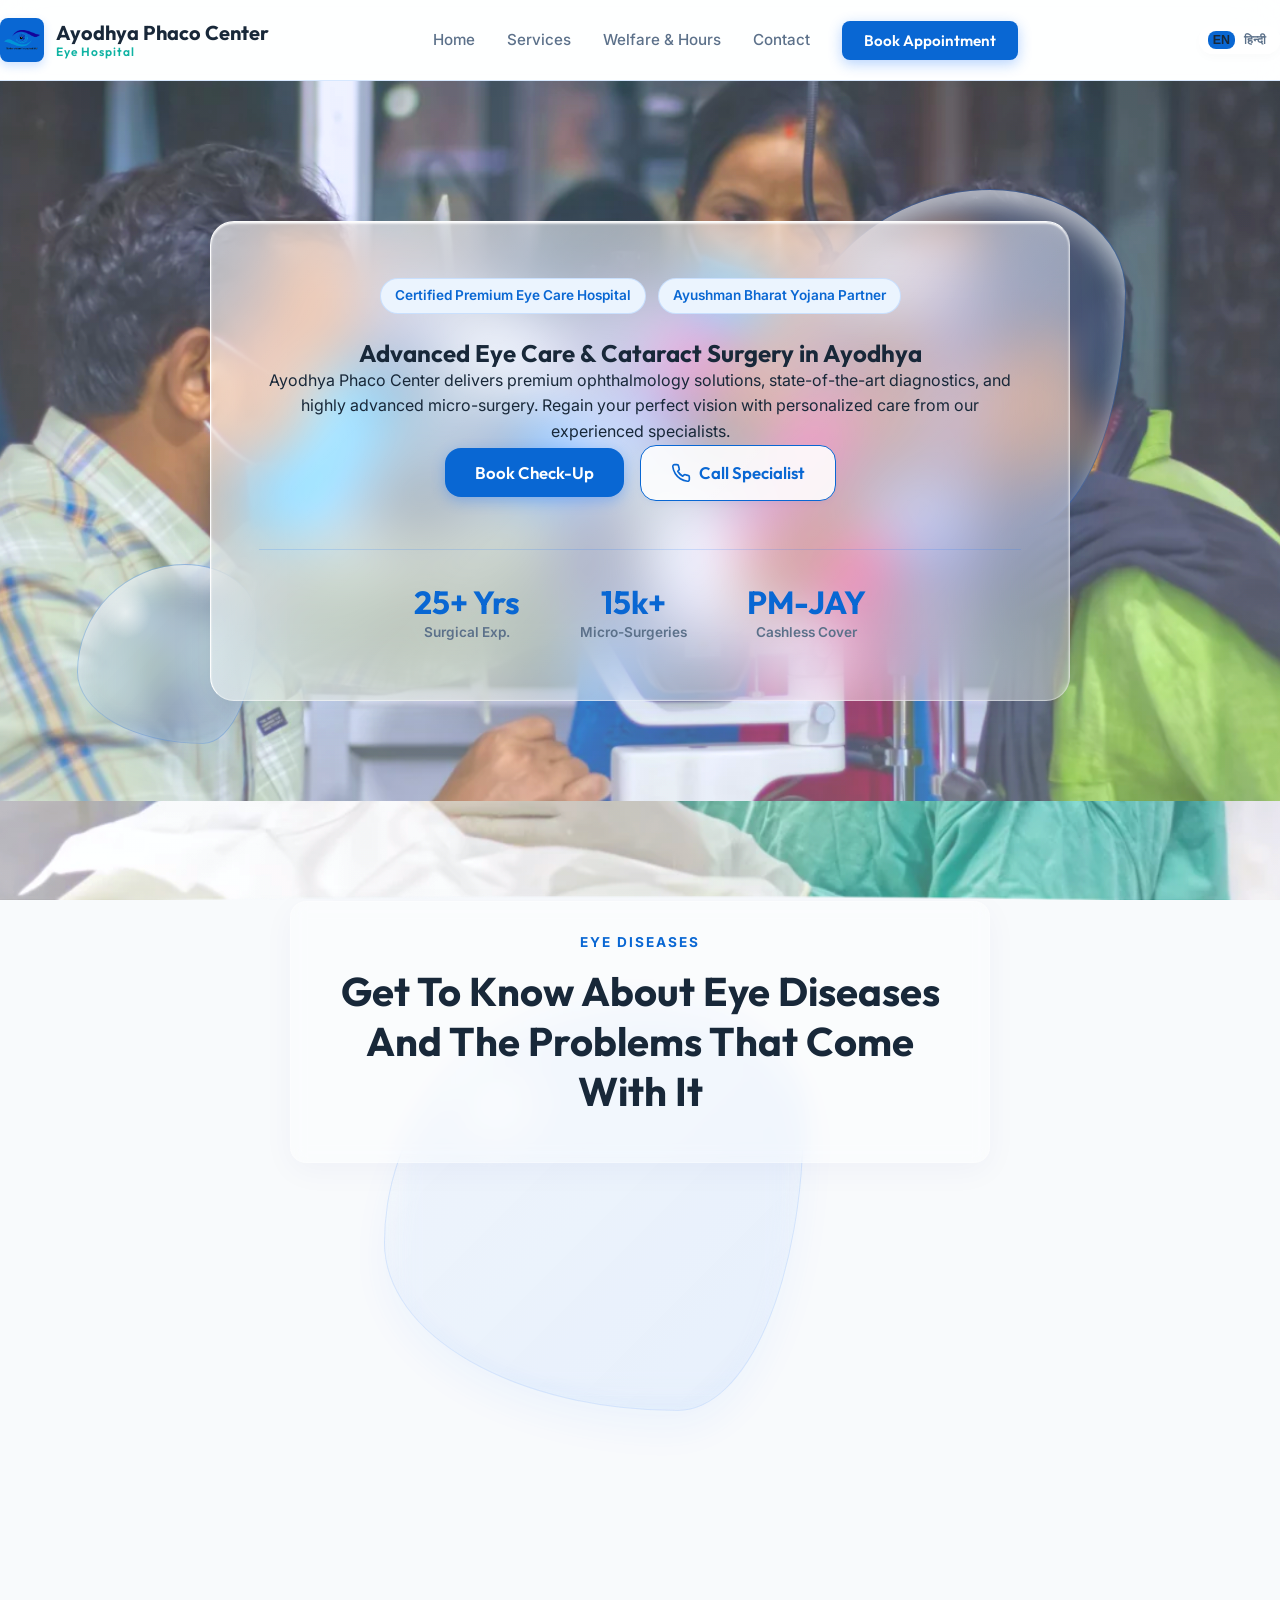
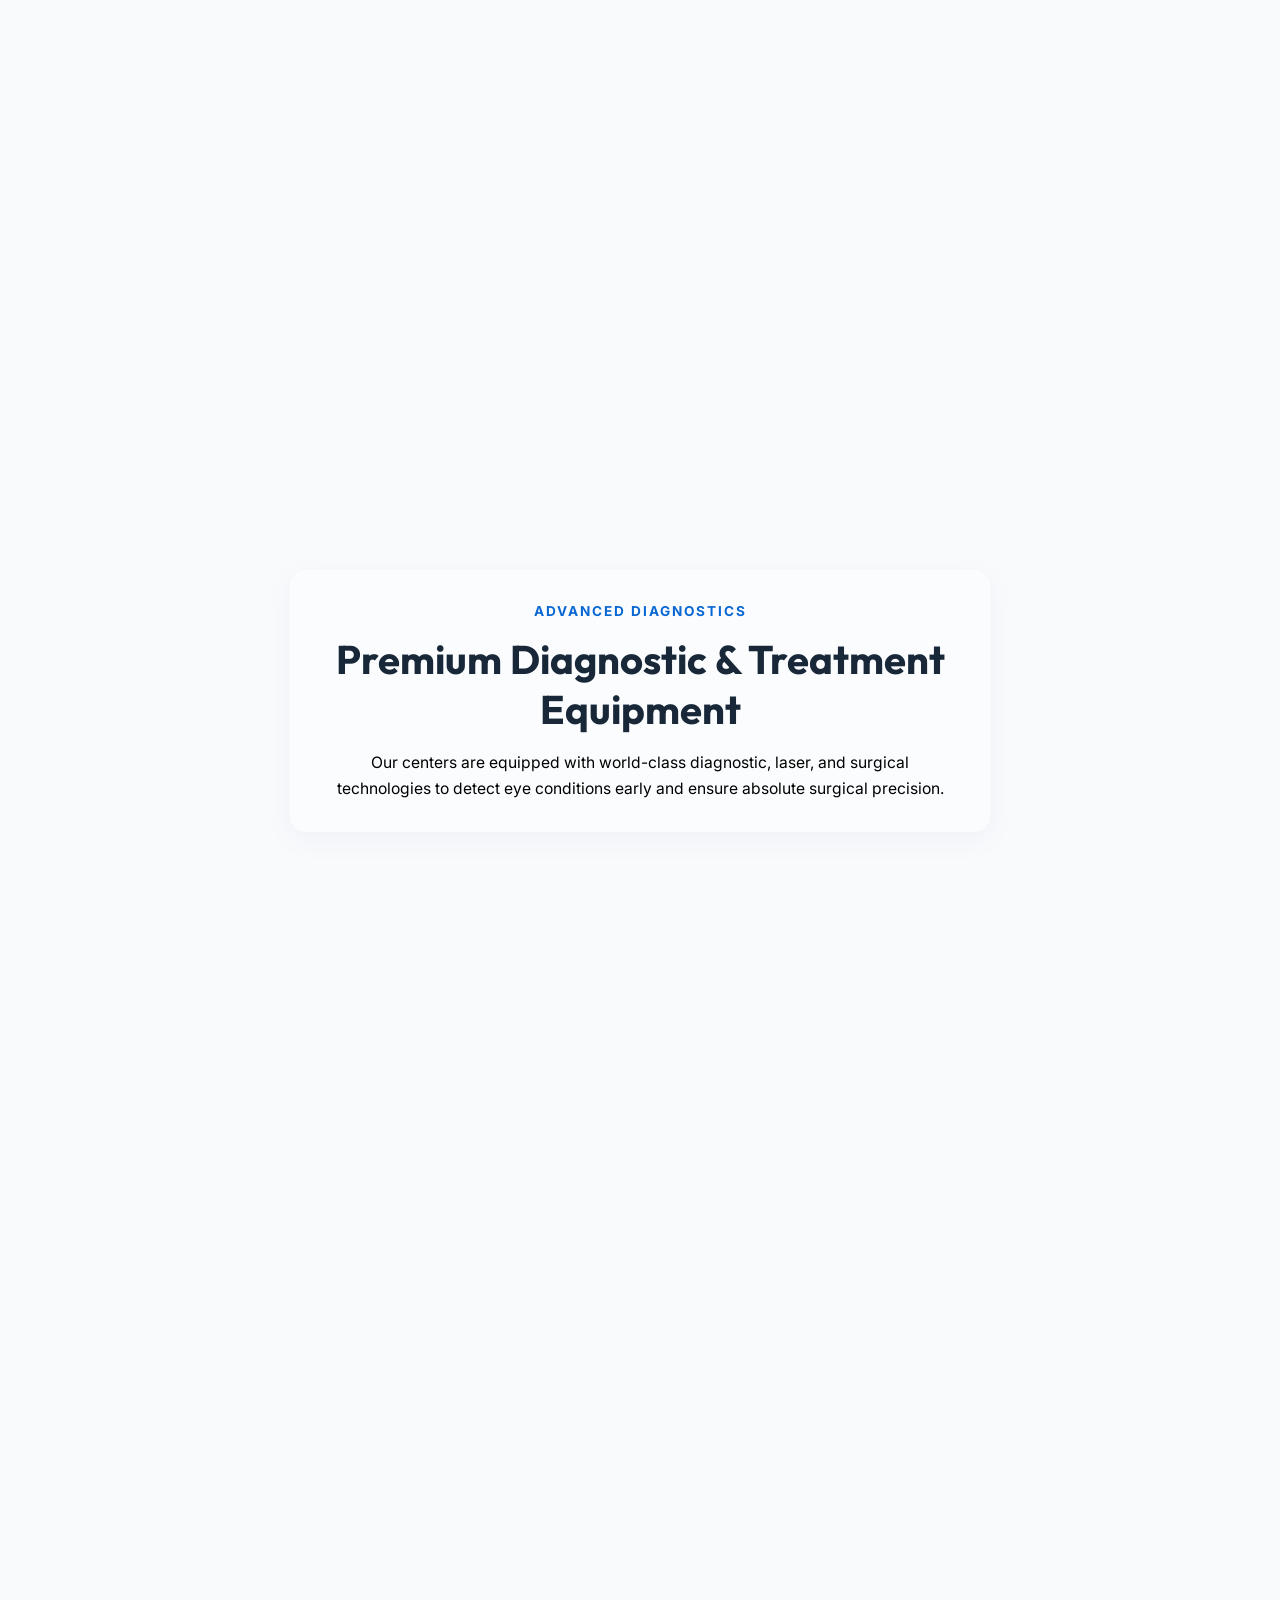
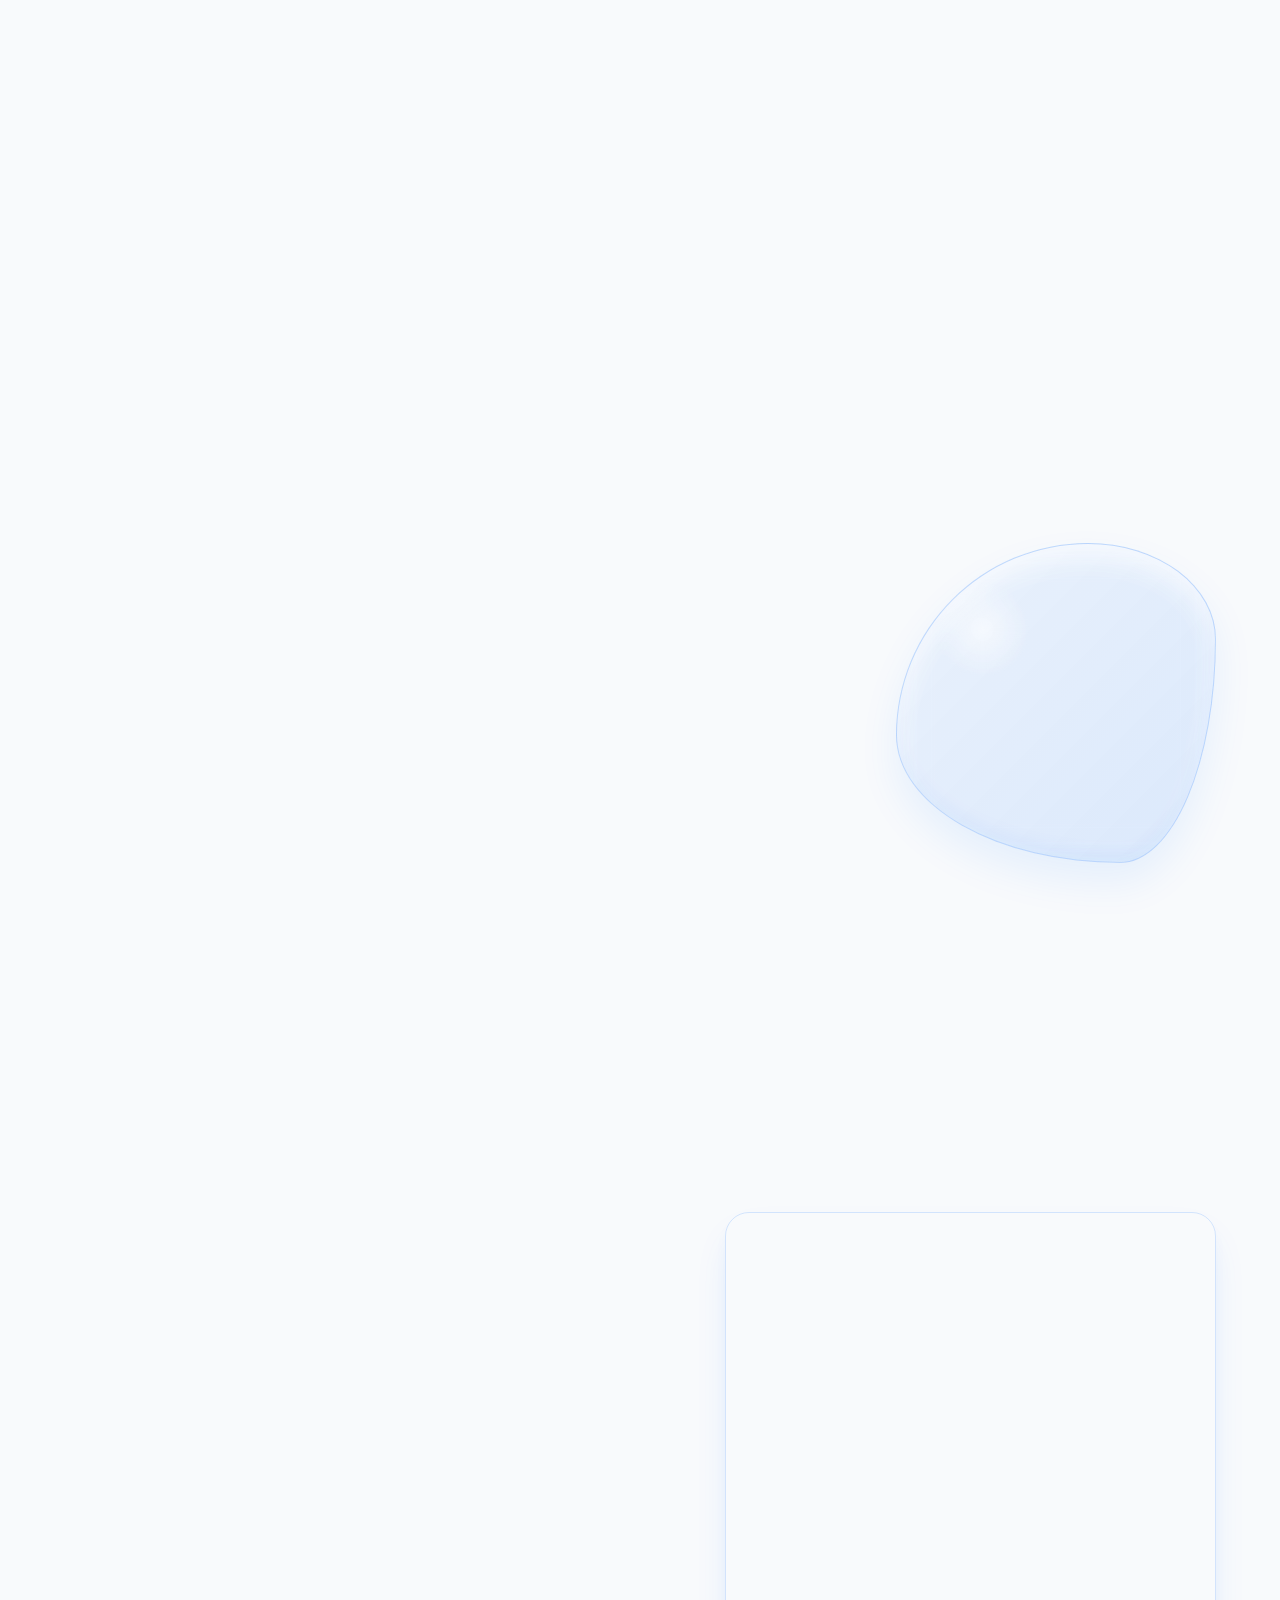
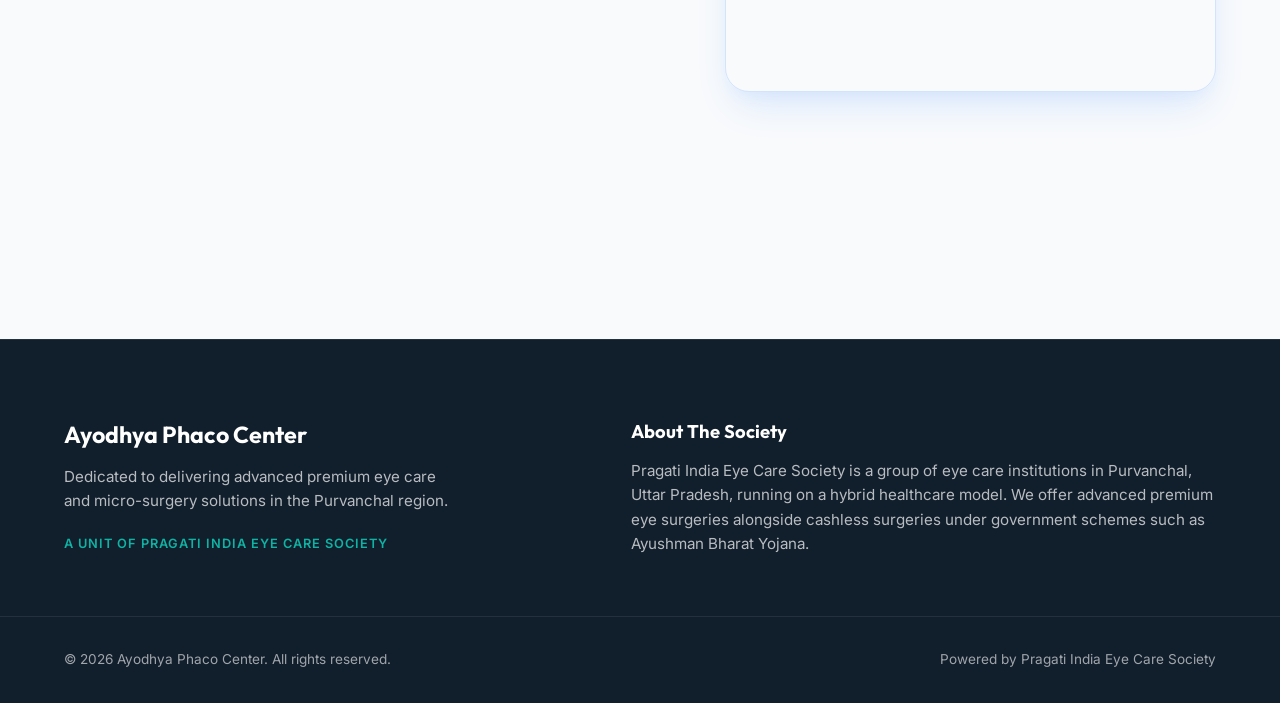
==== commit e29cbbb3: "feat: add clinic logo and favicon" ====
--- a/index.html
+++ b/index.html
@@ -3,6 +3,7 @@
 <head>
     <meta charset="UTF-8">
     <meta name="viewport" content="width=device-width, initial-scale=1.0">
+    <link rel="icon" type="image/png" href="favicon.png">
     <!-- Mobile Device Detection & Redirect -->
     <script>
       (function() {
@@ -89,10 +90,7 @@
         <div class="header-container">
             <a href="#" class="logo">
                 <div class="logo-icon">
-                    <svg viewBox="0 0 24 24" width="32" height="32" fill="none" stroke="currentColor" stroke-width="2.5" stroke-linecap="round" stroke-linejoin="round">
-                        <path d="M1 12s4-8 11-8 11 8 11 8-4 8-11 8-11-8-11-8z"></path>
-                        <circle cx="12" cy="12" r="3"></circle>
-                    </svg>
+                    <img src="images/logo.png" alt="Ayodhya Phaco Center Logo" width="36" height="36" style="object-fit: contain;">
                 </div>
                 <div class="logo-text">
                     <span class="brand-title">Ayodhya Phaco Center</span>
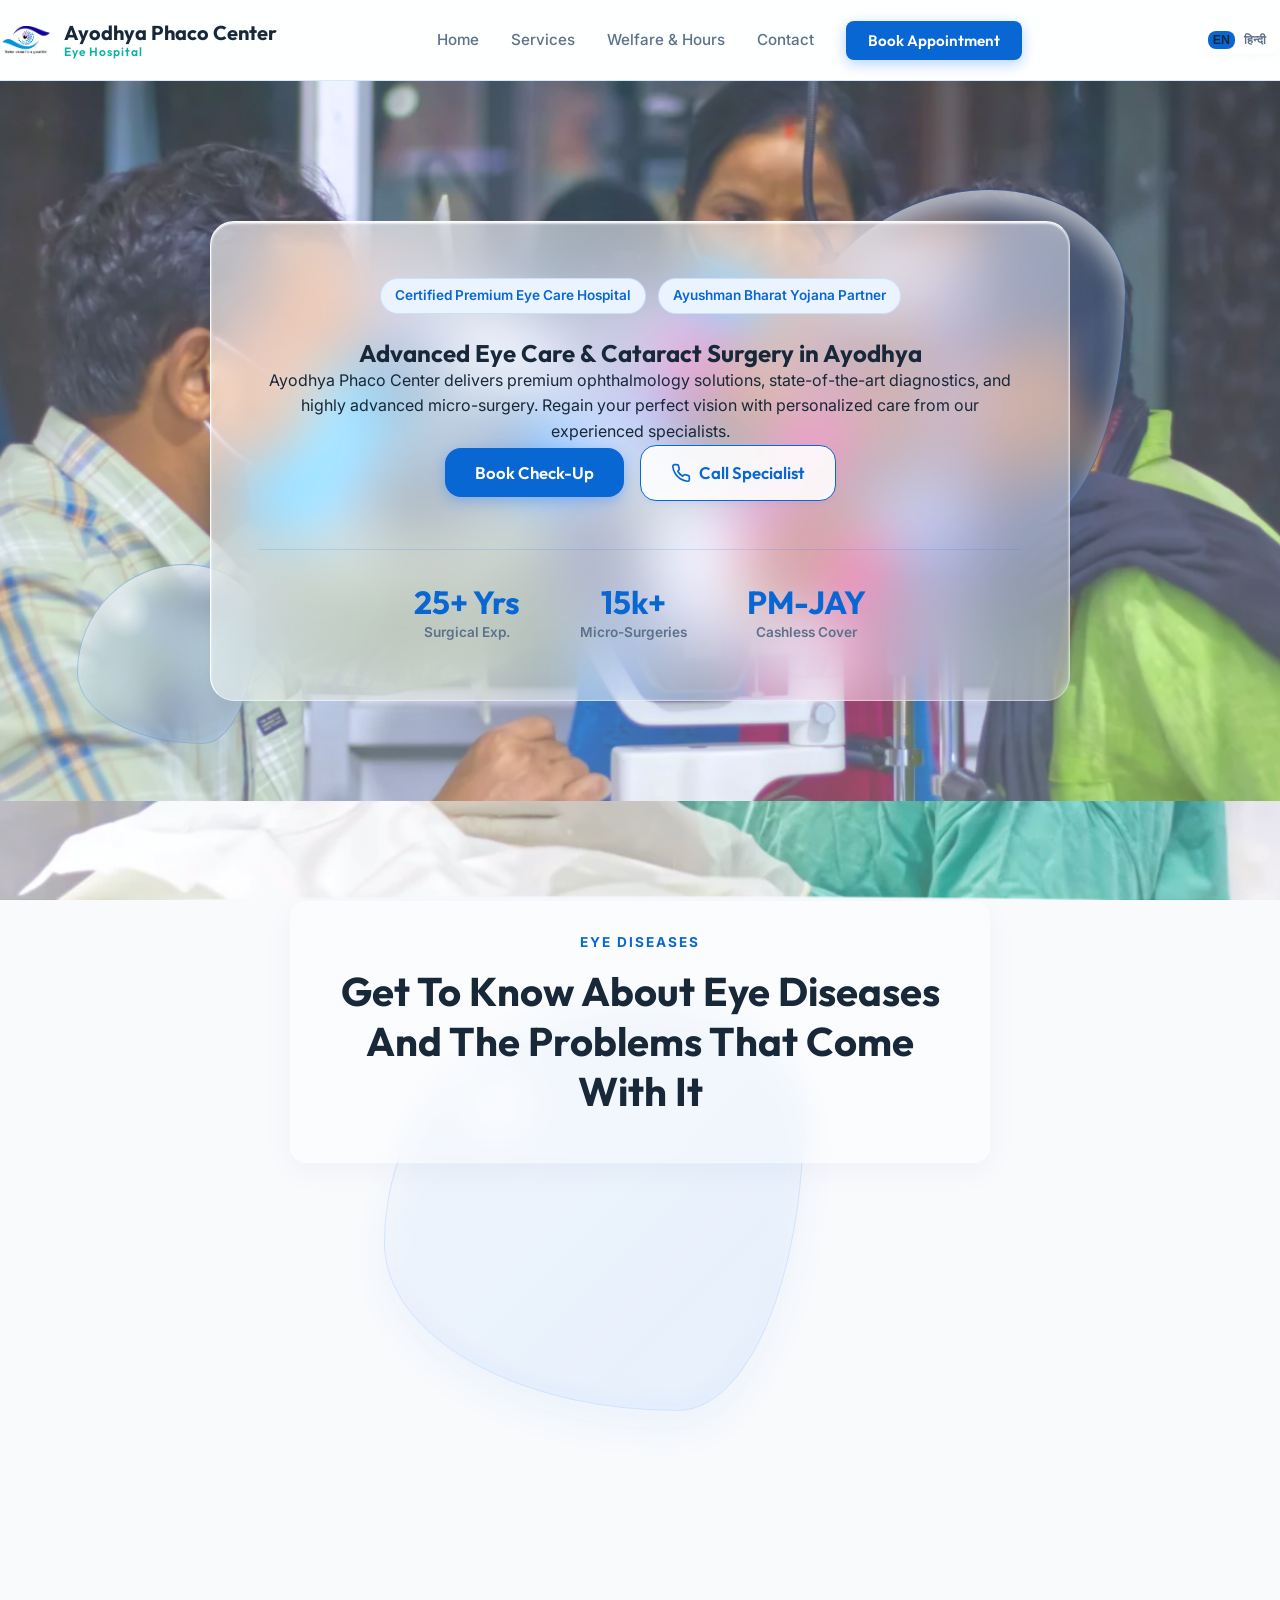
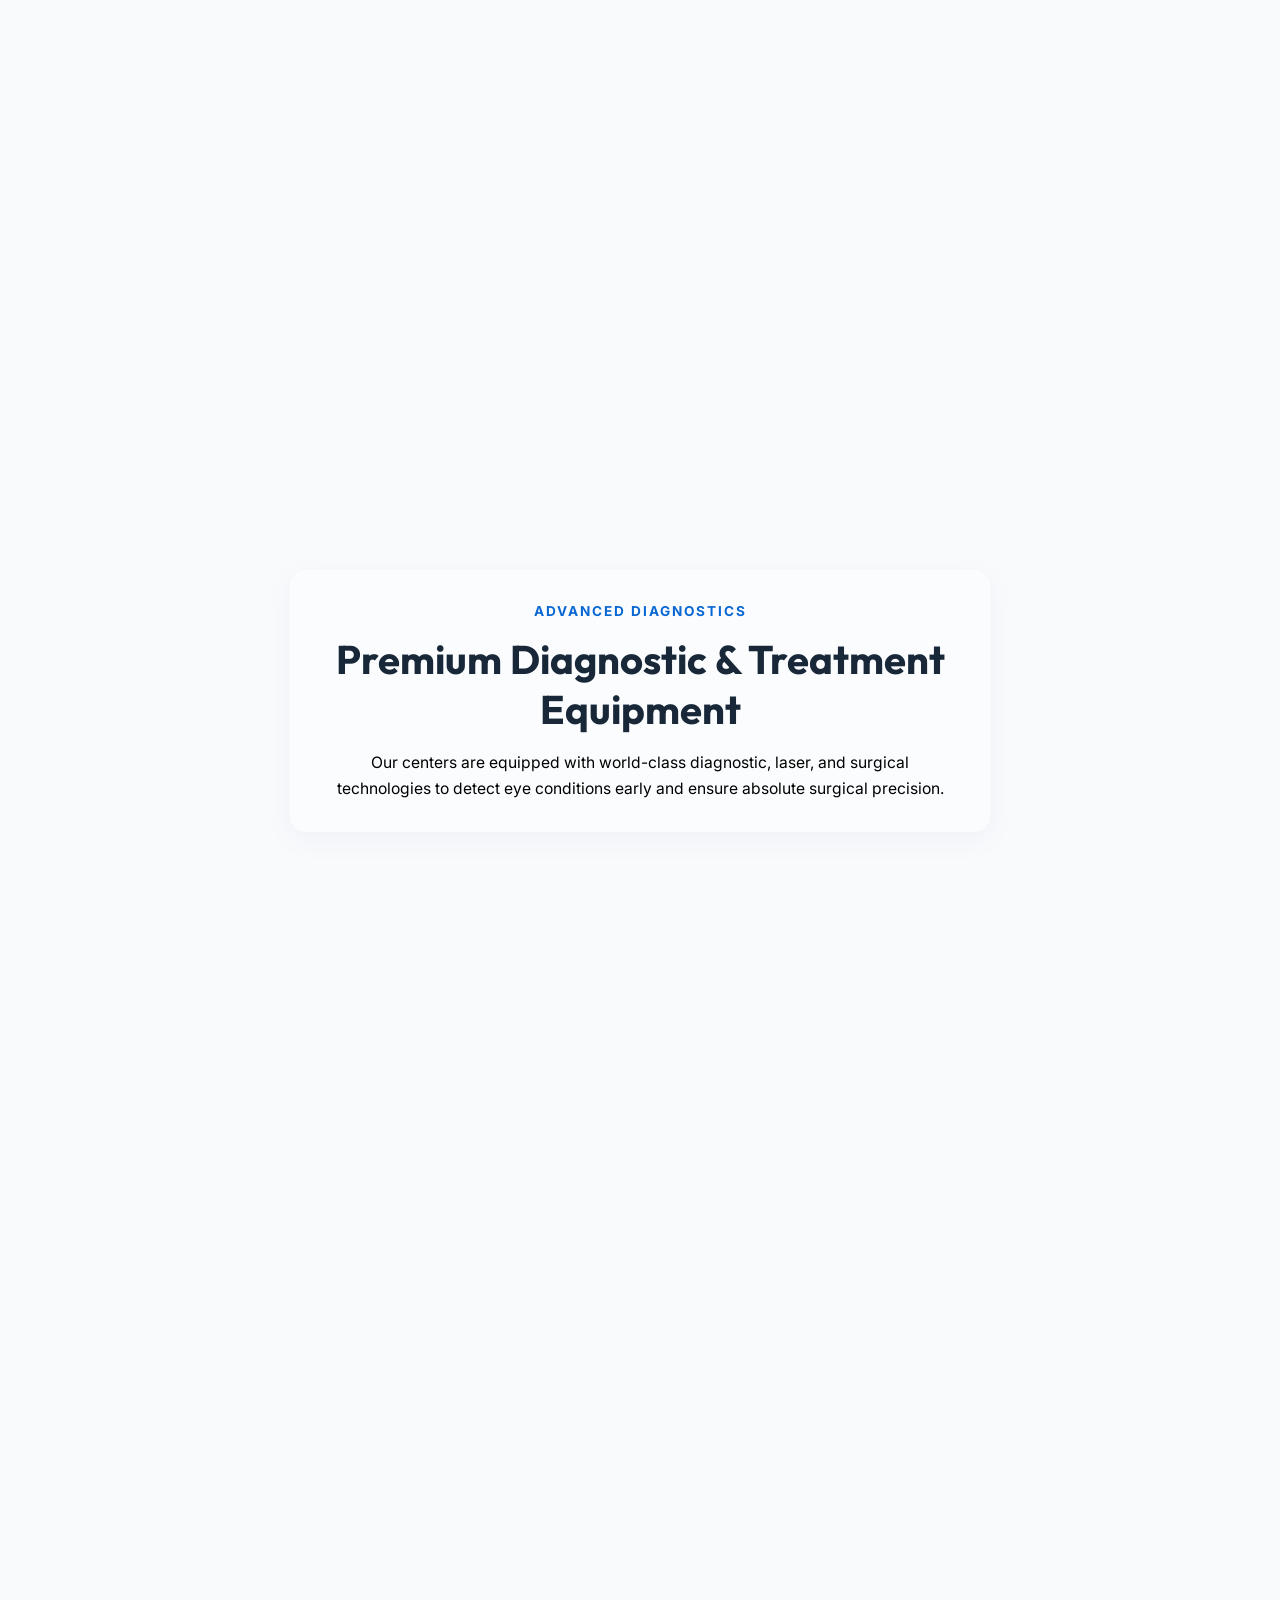
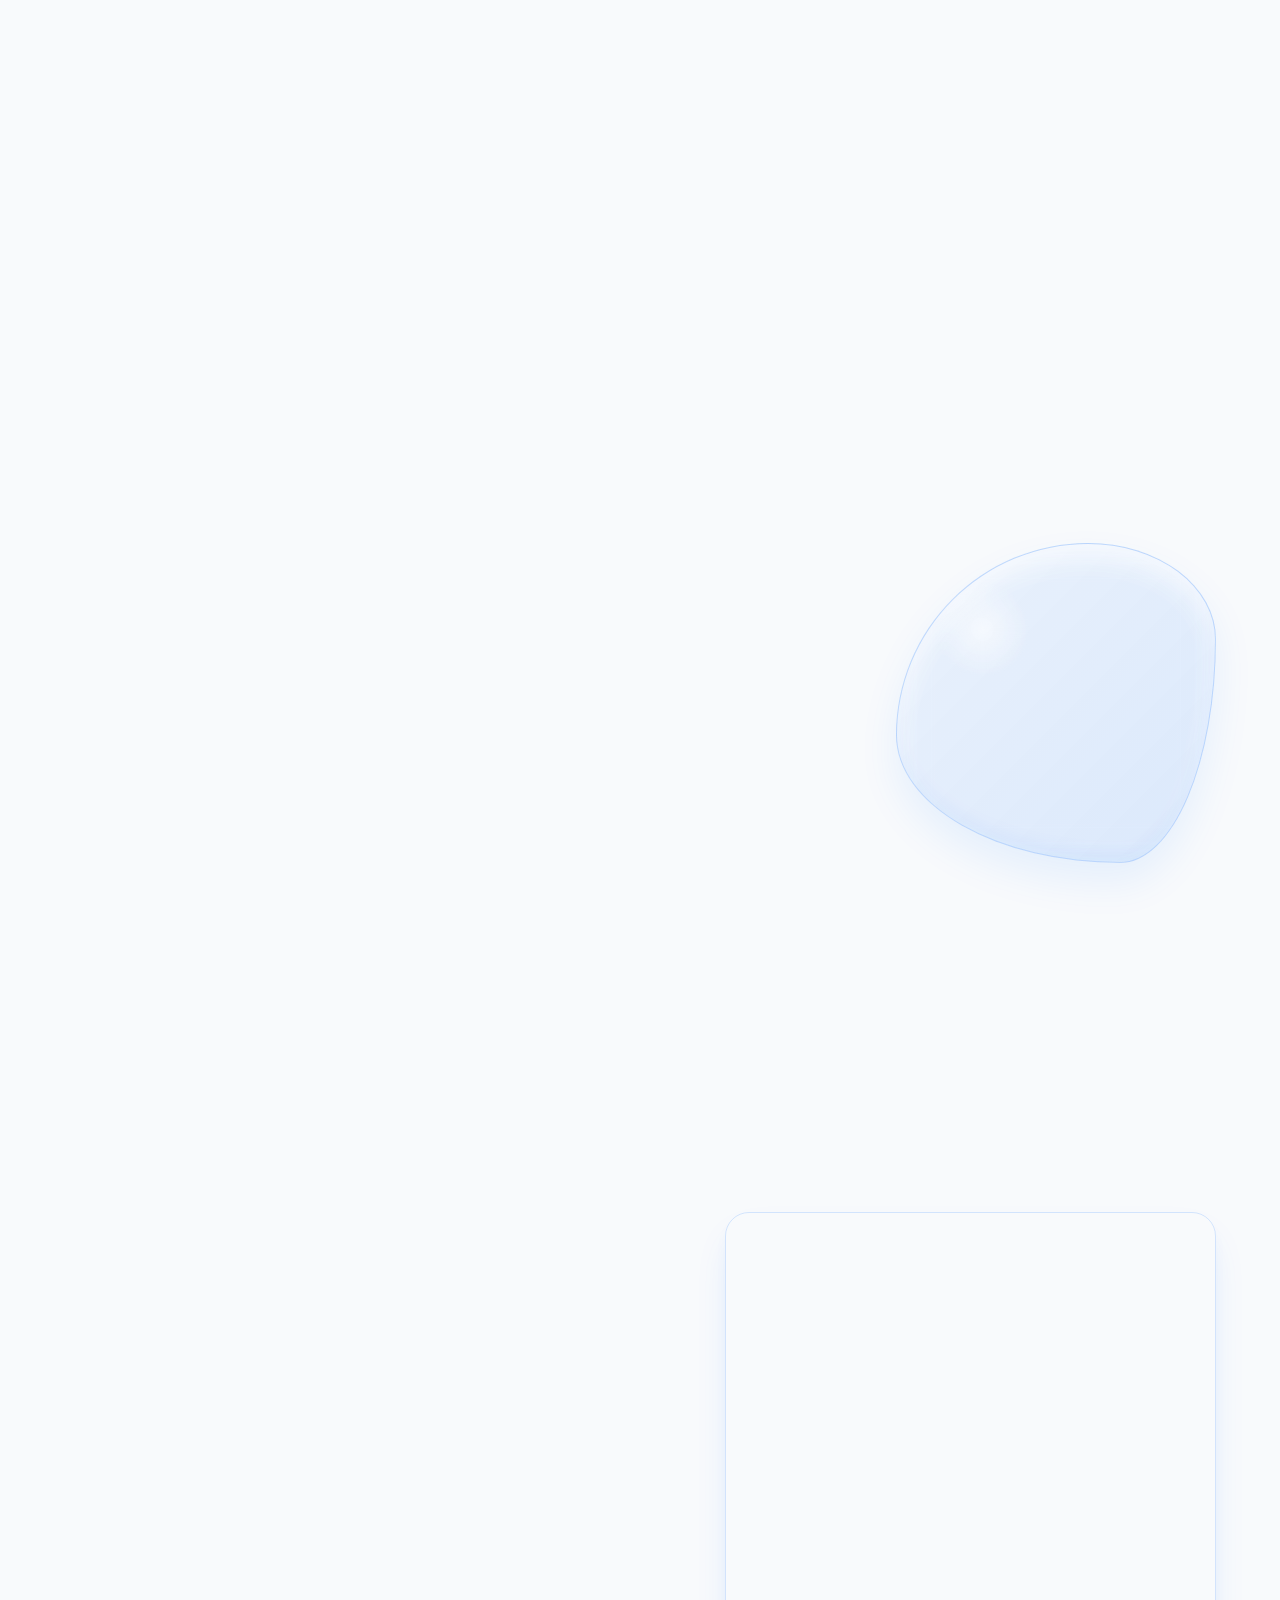
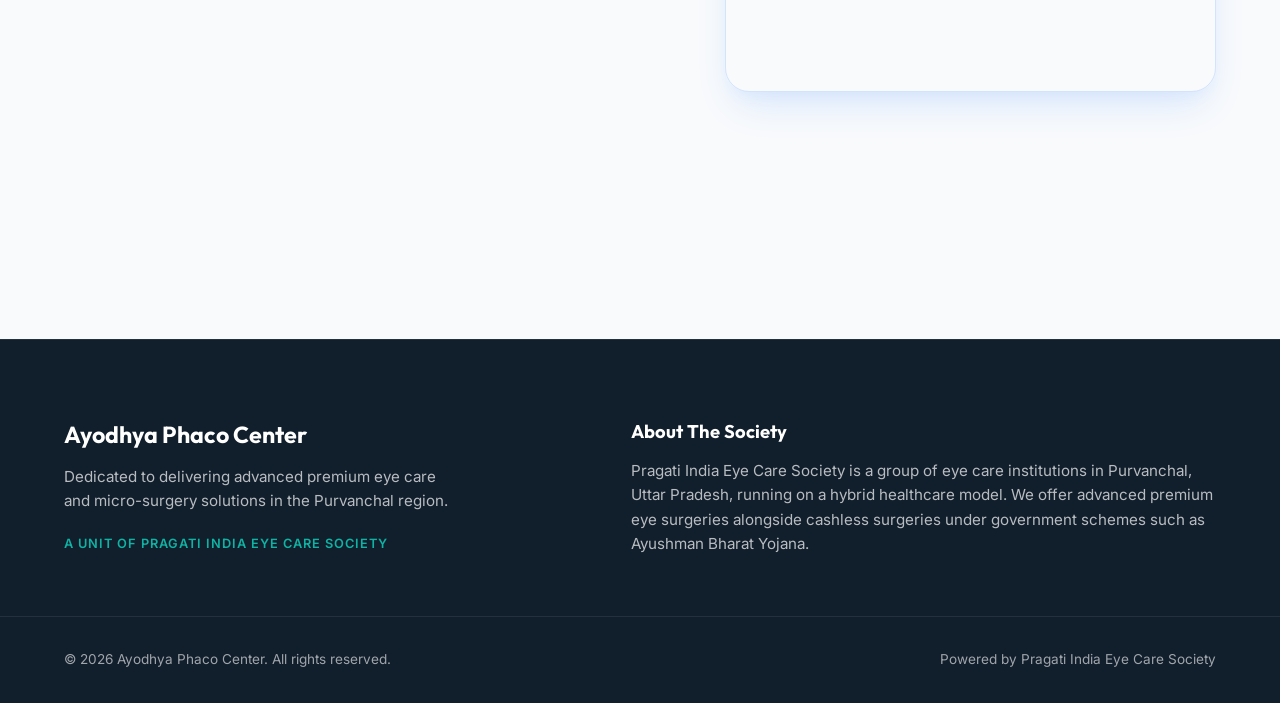
==== commit c1137cf6: "style: increase logo size and update css cache busters" ====
--- a/index.html
+++ b/index.html
@@ -80,8 +80,8 @@
     <link rel="preconnect" href="https://fonts.gstatic.com" crossorigin>
     <link href="https://fonts.googleapis.com/css2?family=Inter:wght@300;400;500;600;700&family=Outfit:wght@400;500;600;700;800&display=swap" rel="stylesheet">
     
-    <link rel="preload" href="styles.css?v=20260708" as="style" onload="this.onload=null;this.rel='stylesheet'">
-    <noscript><link rel="stylesheet" href="styles.css?v=20260708"></noscript>
+    <link rel="preload" href="styles.css?v=20260709" as="style" onload="this.onload=null;this.rel='stylesheet'">
+    <noscript><link rel="stylesheet" href="styles.css?v=20260709"></noscript>
 </head>
 <body>
 
@@ -90,7 +90,7 @@
         <div class="header-container">
             <a href="#" class="logo">
                 <div class="logo-icon">
-                    <img src="images/logo.png" alt="Ayodhya Phaco Center Logo" width="36" height="36" style="object-fit: contain;">
+                    <img src="images/logo.png" alt="Ayodhya Phaco Center Logo" width="48" height="48" style="object-fit: contain;">
                 </div>
                 <div class="logo-text">
                     <span class="brand-title">Ayodhya Phaco Center</span>
--- a/styles.css
+++ b/styles.css
@@ -275,15 +275,12 @@
 }
 
 .logo-icon {
-    width: 44px;
-    height: 44px;
+    width: 52px;
+    height: 52px;
     border-radius: var(--radius-sm);
-    background-color: var(--primary);
-    color: var(--text-light);
     display: flex;
     align-items: center;
     justify-content: center;
-    box-shadow: 0 4px 10px rgba(13, 110, 253, 0.2);
     flex-shrink: 0;
 }
 
@@ -1312,8 +1309,8 @@
         font-size: 0.68rem !important;
     }
     .logo-icon {
-        width: 38px !important;
-        height: 38px !important;
+        width: 46px !important;
+        height: 46px !important;
     }
     .logo-icon svg {
         width: 20px !important;
--- a/styles.css
+++ b/styles.css
@@ -275,15 +275,12 @@
 }
 
 .logo-icon {
-    width: 44px;
-    height: 44px;
+    width: 52px;
+    height: 52px;
     border-radius: var(--radius-sm);
-    background-color: var(--primary);
-    color: var(--text-light);
     display: flex;
     align-items: center;
     justify-content: center;
-    box-shadow: 0 4px 10px rgba(13, 110, 253, 0.2);
     flex-shrink: 0;
 }
 
@@ -1312,8 +1309,8 @@
         font-size: 0.68rem !important;
     }
     .logo-icon {
-        width: 38px !important;
-        height: 38px !important;
+        width: 46px !important;
+        height: 46px !important;
     }
     .logo-icon svg {
         width: 20px !important;
